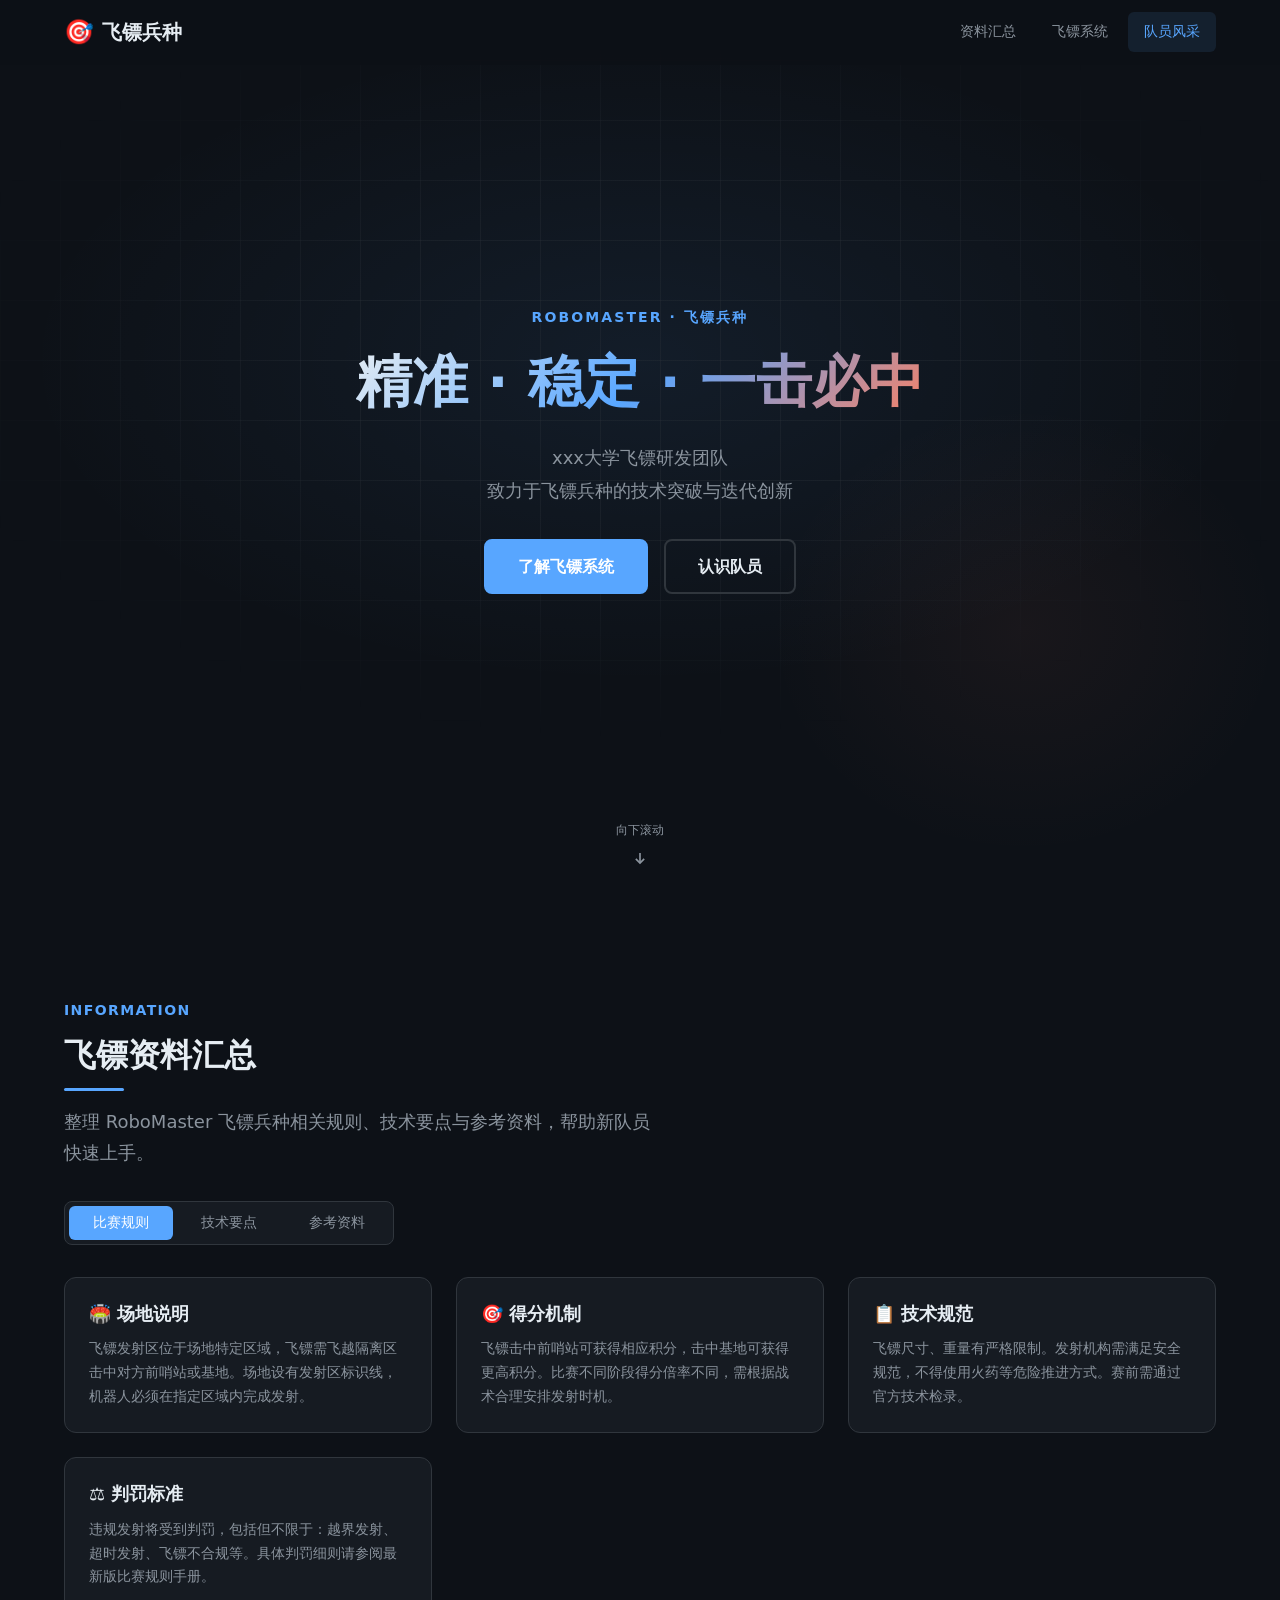
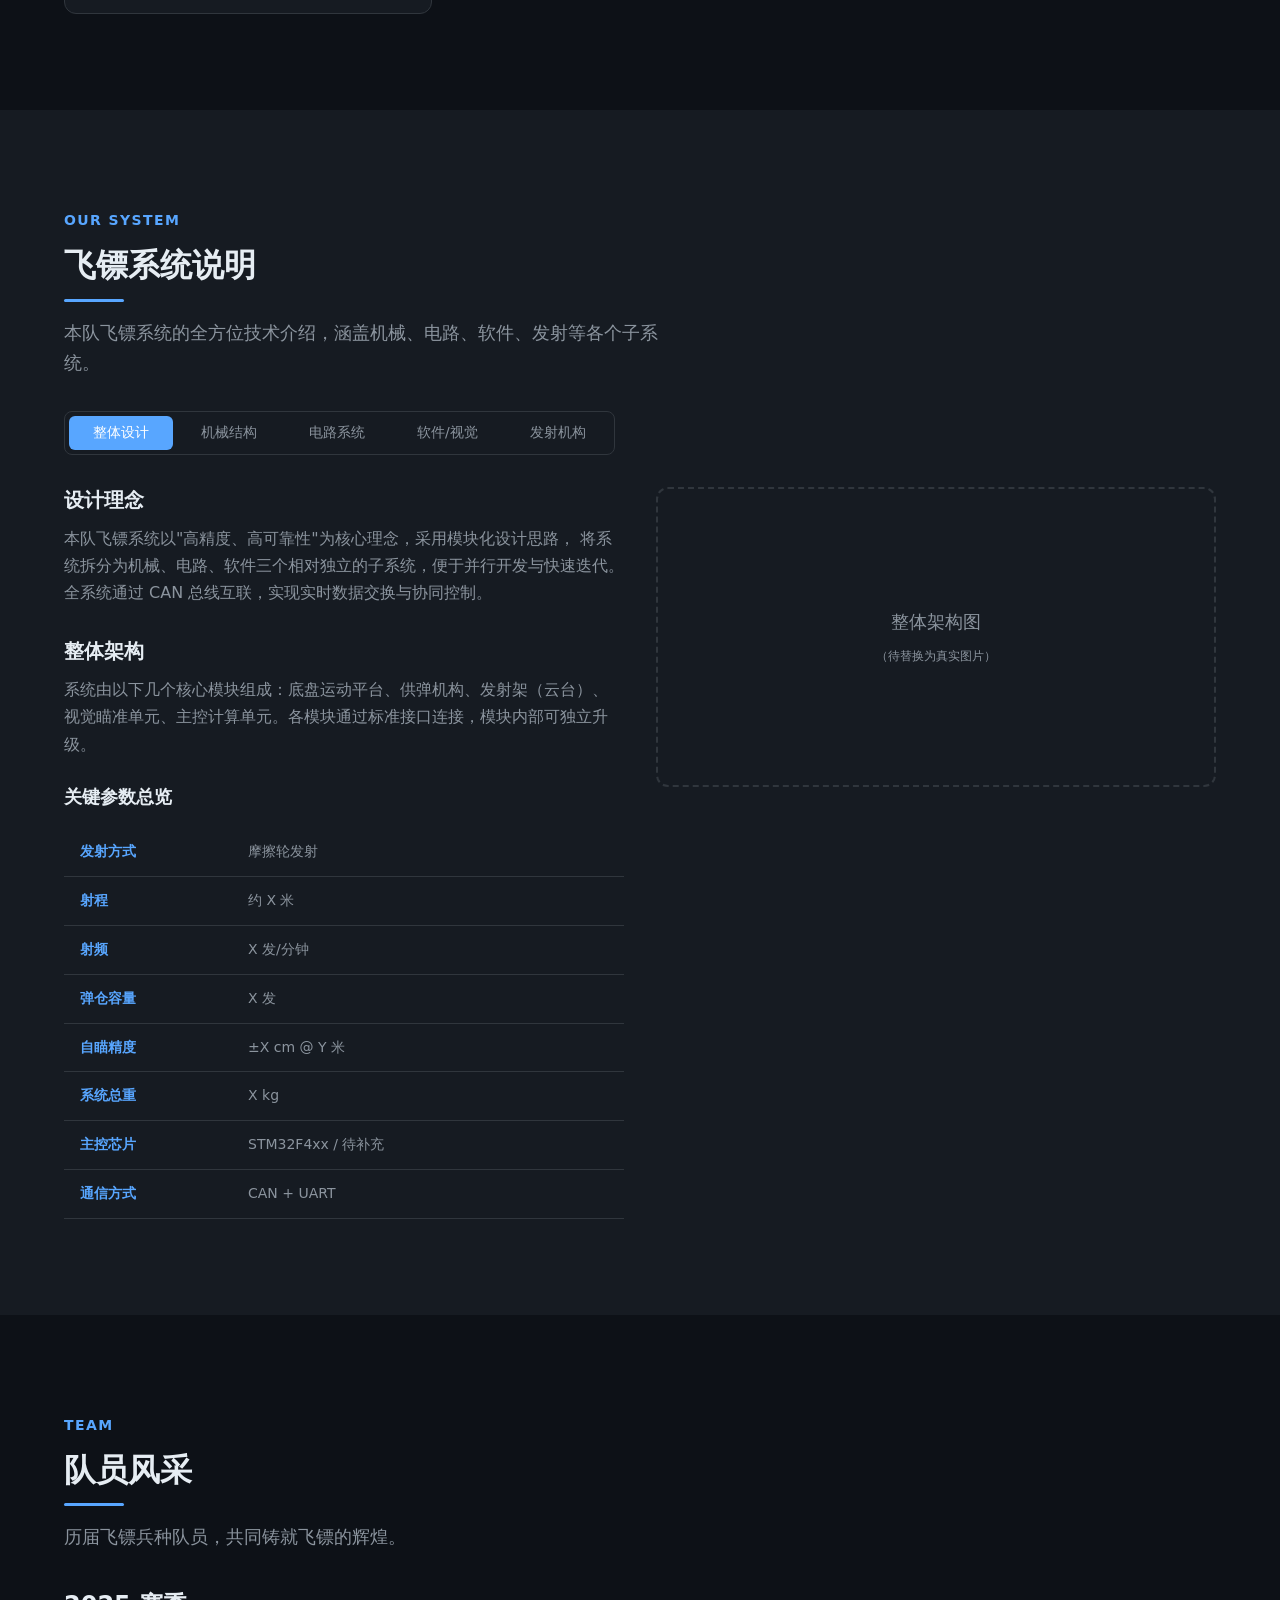
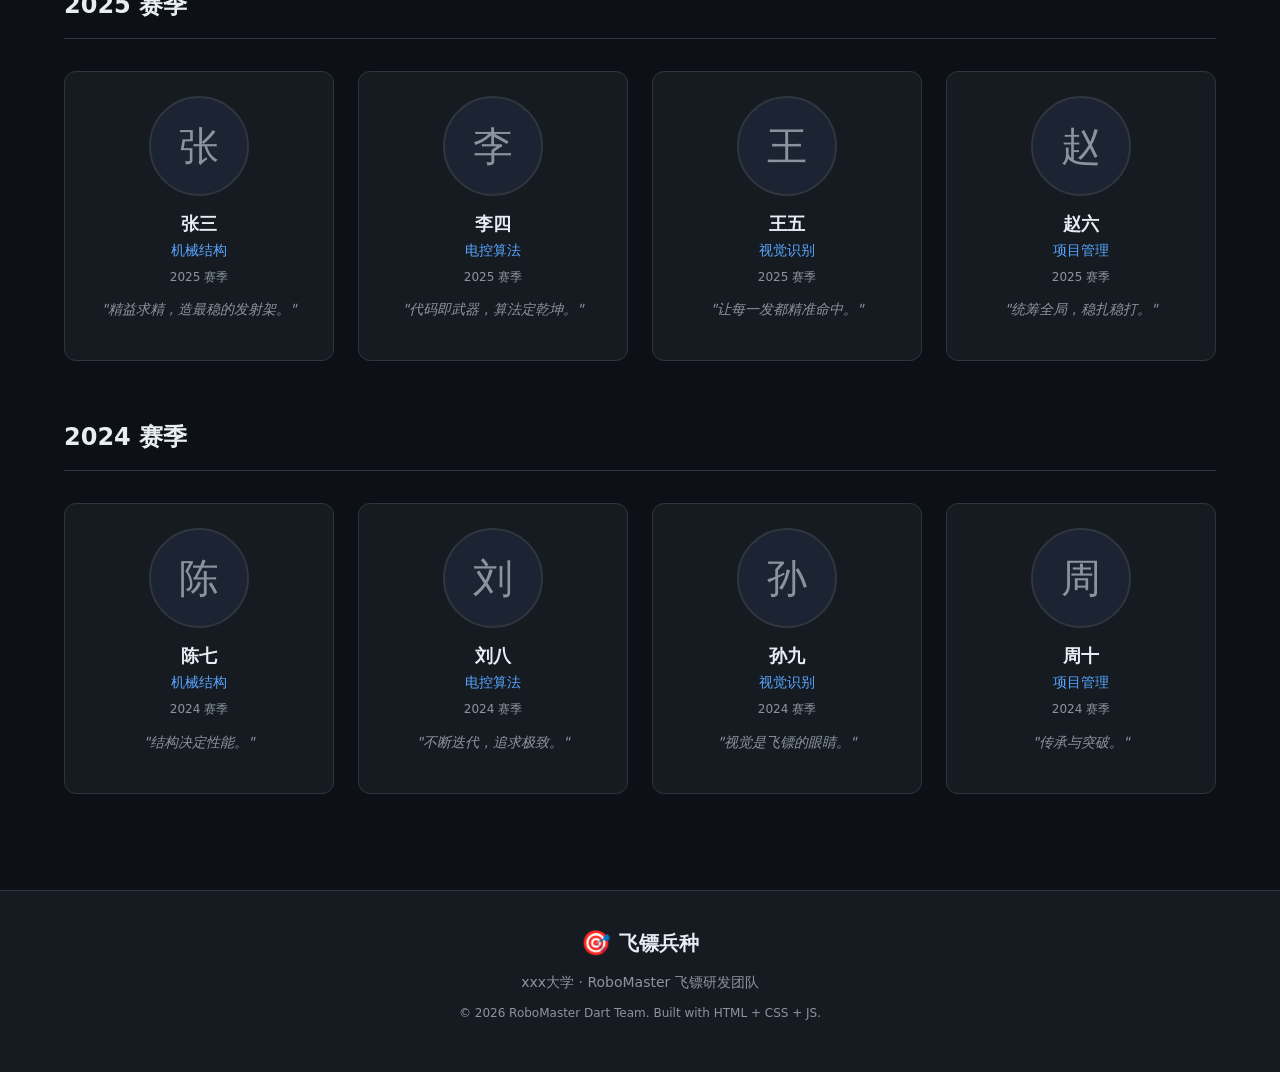
==== index.html @ c0f2f11f "初始版本：飞镖兵种团队页面" ====
<!DOCTYPE html>
<html lang="zh-CN">
<head>
  <meta charset="UTF-8">
  <meta name="viewport" content="width=device-width, initial-scale=1.0">
  <meta name="description" content="RoboMaster 飞镖兵种 — xxx大学飞镖研发团队">
  <title>飞镖兵种 — xxx大学 RoboMaster</title>

  <!-- CSS -->
  <link rel="stylesheet" href="css/variables.css">
  <link rel="stylesheet" href="css/style.css">
</head>
<body>

  <!-- 跳过导航（无障碍） -->
  <a href="#main-content" class="skip-link">跳到主内容</a>

  <!-- =========================================================
       Section 1: 导航栏
       ========================================================= -->
  <header class="nav" id="nav">
    <div class="nav__inner container">
      <a href="#" class="nav__logo">
        <span class="nav__logo-icon">🎯</span>
        <span class="nav__logo-text">飞镖兵种</span>
      </a>
      <button class="nav__hamburger" aria-label="菜单" aria-expanded="false" aria-controls="nav-menu">
        <span class="nav__hamburger-line"></span>
        <span class="nav__hamburger-line"></span>
        <span class="nav__hamburger-line"></span>
      </button>
      <nav class="nav__menu" id="nav-menu">
        <ul class="nav__list">
          <li><a href="#info" class="nav__link">资料汇总</a></li>
          <li><a href="#system" class="nav__link">飞镖系统</a></li>
          <li><a href="#members" class="nav__link">队员风采</a></li>
        </ul>
      </nav>
    </div>
  </header>

  <!-- =========================================================
       Main Content
       ========================================================= -->
  <main id="main-content">

    <!-- =========================================================
         Section 2: Hero 首屏
         ========================================================= -->
    <section class="hero" id="hero">
      <div class="hero__bg"></div>
      <div class="hero__content container">
        <p class="hero__tag reveal">RoboMaster · 飞镖兵种</p>
        <h1 class="hero__title reveal reveal-delay-1">精准 · 稳定 · 一击必中</h1>
        <p class="hero__subtitle reveal reveal-delay-2">
          xxx大学飞镖研发团队<br>
          致力于飞镖兵种的技术突破与迭代创新
        </p>
        <div class="hero__actions reveal reveal-delay-3">
          <a href="#system" class="btn btn--primary">了解飞镖系统</a>
          <a href="#members" class="btn btn--outline">认识队员</a>
        </div>
      </div>
      <div class="hero__scroll">
        <span>向下滚动</span>
        <svg width="20" height="20" viewBox="0 0 24 24" fill="none" stroke="currentColor" stroke-width="2">
          <path d="M7 13l5 5 5-5"/>
          <path d="M12 6v12"/>
        </svg>
      </div>
    </section>

    <!-- =========================================================
         Section 3: 飞镖资料汇总
         ========================================================= -->
    <section class="section" id="info">
      <div class="container">
        <p class="section__label reveal">Information</p>
        <h2 class="section__title reveal">飞镖资料汇总</h2>
        <p class="section__subtitle reveal">
          整理 RoboMaster 飞镖兵种相关规则、技术要点与参考资料，帮助新队员快速上手。
        </p>

        <!-- 标签页按钮 -->
        <div class="tabs reveal" role="tablist">
          <button class="tabs__btn tabs__btn--active" role="tab" data-tab="rules" aria-selected="true">
            比赛规则
          </button>
          <button class="tabs__btn" role="tab" data-tab="tech" aria-selected="false">
            技术要点
          </button>
          <button class="tabs__btn" role="tab" data-tab="refs" aria-selected="false">
            参考资料
          </button>
        </div>

        <!-- 标签页内容 -->
        <div class="tab-content reveal">
          <!-- 比赛规则 -->
          <div class="tab-pane tab-pane--active" id="tab-rules" role="tabpanel">
            <div class="card-grid">
              <div class="card">
                <h3 class="card__title">🏟️ 场地说明</h3>
                <!-- TODO: 替换为真实内容 -->
                <p>飞镖发射区位于场地特定区域，飞镖需飞越隔离区击中对方前哨站或基地。场地设有发射区标识线，机器人必须在指定区域内完成发射。</p>
              </div>
              <div class="card">
                <h3 class="card__title">🎯 得分机制</h3>
                <!-- TODO: 替换为真实内容 -->
                <p>飞镖击中前哨站可获得相应积分，击中基地可获得更高积分。比赛不同阶段得分倍率不同，需根据战术合理安排发射时机。</p>
              </div>
              <div class="card">
                <h3 class="card__title">📋 技术规范</h3>
                <!-- TODO: 替换为真实内容 -->
                <p>飞镖尺寸、重量有严格限制。发射机构需满足安全规范，不得使用火药等危险推进方式。赛前需通过官方技术检录。</p>
              </div>
              <div class="card">
                <h3 class="card__title">⚖️ 判罚标准</h3>
                <!-- TODO: 替换为真实内容 -->
                <p>违规发射将受到判罚，包括但不限于：越界发射、超时发射、飞镖不合规等。具体判罚细则请参阅最新版比赛规则手册。</p>
              </div>
            </div>
          </div>

          <!-- 技术要点 -->
          <div class="tab-pane" id="tab-tech" role="tabpanel">
            <div class="card-grid">
              <div class="card">
                <h3 class="card__title">🚀 发射方式对比</h3>
                <!-- TODO: 替换为真实内容 -->
                <p>常见发射方式包括摩擦轮发射和气动发射。摩擦轮结构简单、响应快但精度受转速影响；气动发射力量大、初速高但需气源支持，系统相对复杂。</p>
              </div>
              <div class="card">
                <h3 class="card__title">📐 弹道计算</h3>
                <!-- TODO: 替换为真实内容 -->
                <p>飞镖飞行轨迹受重力、空气阻力影响，需建立弹道模型进行落点预测。常用方法包括物理建模+参数拟合，以及基于实测数据的查表法。</p>
              </div>
              <div class="card">
                <h3 class="card__title">👁️ 目标识别</h3>
                <!-- TODO: 替换为真实内容 -->
                <p>视觉系统需识别前哨站装甲板位置，解算目标在三维空间中的坐标。常见方案包括 OpenCV 传统视觉处理 + PnP 解算，以及深度学习目标检测。</p>
              </div>
              <div class="card">
                <h3 class="card__title">🔧 供弹机构</h3>
                <!-- TODO: 替换为真实内容 -->
                <p>供弹机构需保证飞镖的稳定供给与快速装填。常见方案有转盘式、弹链式和拨轮式，各有优劣，需根据整体结构空间和射速需求选择。</p>
              </div>
            </div>
          </div>

          <!-- 参考资料 -->
          <div class="tab-pane" id="tab-refs" role="tabpanel">
            <div class="card-grid">
              <div class="card">
                <h3 class="card__title">📖 官方规则手册</h3>
                <!-- TODO: 替换为真实链接 -->
                <p>RoboMaster 官方每年发布最新版比赛规则手册，包含完整的技术规范、判罚标准和比赛流程。</p>
                <a href="#" class="card__link" target="_blank" rel="noopener">查看官方文档 →</a>
              </div>
              <div class="card">
                <h3 class="card__title">💬 技术论坛</h3>
                <!-- TODO: 替换为真实链接 -->
                <p>RoboMaster 官方论坛是各参赛队交流技术的主要平台，飞镖板块有大量开源方案和讨论。</p>
                <a href="#" class="card__link" target="_blank" rel="noopener">访问论坛 →</a>
              </div>
              <div class="card">
                <h3 class="card__title">📚 开源项目</h3>
                <!-- TODO: 替换为真实链接 -->
                <p>各高校开源飞镖方案汇总，涵盖机械设计、电路原理图、视觉算法等，是学习和借鉴的宝贵资源。</p>
                <a href="#" class="card__link" target="_blank" rel="noopener">查看开源仓库 →</a>
              </div>
              <div class="card">
                <h3 class="card__title">🎓 学术论文</h3>
                <!-- TODO: 替换为真实链接 -->
                <p>飞镖相关技术领域（弹道、自瞄、机构设计等）的学术论文与专利，提供理论基础和创新思路。</p>
                <a href="#" class="card__link" target="_blank" rel="noopener">搜索论文 →</a>
              </div>
            </div>
          </div>
        </div>
      </div>
    </section>

    <!-- =========================================================
         Section 4: 飞镖系统说明
         ========================================================= -->
    <section class="section section--alt" id="system">
      <div class="container">
        <p class="section__label reveal">Our System</p>
        <h2 class="section__title reveal">飞镖系统说明</h2>
        <p class="section__subtitle reveal">
          本队飞镖系统的全方位技术介绍，涵盖机械、电路、软件、发射等各个子系统。
        </p>

        <!-- 标签页按钮 -->
        <div class="tabs reveal" role="tablist">
          <button class="tabs__btn tabs__btn--active" role="tab" data-tab="overview" aria-selected="true">
            整体设计
          </button>
          <button class="tabs__btn" role="tab" data-tab="mechanical" aria-selected="false">
            机械结构
          </button>
          <button class="tabs__btn" role="tab" data-tab="electrical" aria-selected="false">
            电路系统
          </button>
          <button class="tabs__btn" role="tab" data-tab="software" aria-selected="false">
            软件/视觉
          </button>
          <button class="tabs__btn" role="tab" data-tab="launcher" aria-selected="false">
            发射机构
          </button>
        </div>

        <!-- 标签页内容 -->
        <div class="tab-content reveal">
          <!-- 整体设计 -->
          <div class="tab-pane tab-pane--active" id="tab-overview" role="tabpanel">
            <div class="system-layout">
              <div class="system-text">
                <h3>设计理念</h3>
                <!-- TODO: 替换为真实内容 -->
                <p>
                  本队飞镖系统以"高精度、高可靠性"为核心理念，采用模块化设计思路，
                  将系统拆分为机械、电路、软件三个相对独立的子系统，便于并行开发与快速迭代。
                  全系统通过 CAN 总线互联，实现实时数据交换与协同控制。
                </p>
                <h3>整体架构</h3>
                <!-- TODO: 替换为真实内容 -->
                <p>
                  系统由以下几个核心模块组成：底盘运动平台、供弹机构、发射架（云台）、
                  视觉瞄准单元、主控计算单元。各模块通过标准接口连接，模块内部可独立升级。
                </p>
                <!-- TODO: 替换为真实参数 -->
                <table class="param-table">
                  <caption>关键参数总览</caption>
                  <tbody>
                    <tr><th>发射方式</th><td>摩擦轮发射</td></tr>
                    <tr><th>射程</th><td>约 X 米</td></tr>
                    <tr><th>射频</th><td>X 发/分钟</td></tr>
                    <tr><th>弹仓容量</th><td>X 发</td></tr>
                    <tr><th>自瞄精度</th><td>±X cm @ Y 米</td></tr>
                    <tr><th>系统总重</th><td>X kg</td></tr>
                    <tr><th>主控芯片</th><td>STM32F4xx / 待补充</td></tr>
                    <tr><th>通信方式</th><td>CAN + UART</td></tr>
                  </tbody>
                </table>
              </div>
              <div class="system-image">
                <!-- TODO: 替换为整体架构图 -->
                <div class="image-placeholder">
                  <span>整体架构图</span>
                  <span class="image-placeholder__hint">（待替换为真实图片）</span>
                </div>
              </div>
            </div>
          </div>

          <!-- 机械结构 -->
          <div class="tab-pane" id="tab-mechanical" role="tabpanel">
            <div class="system-layout">
              <div class="system-text">
                <h3>底盘设计</h3>
                <!-- TODO: 替换为真实内容 -->
                <p>
                  底盘采用XX结构，使用麦克纳姆轮全向移动方案，确保飞镖发射时平台的稳定性。
                  底盘框架使用碳纤维/铝合金材料，兼顾强度与轻量化。
                </p>
                <h3>云台与发射架</h3>
                <!-- TODO: 替换为真实内容 -->
                <p>
                  云台提供俯仰（Pitch）和偏航（Yaw）两个自由度，由无刷电机/舵机驱动。
                  发射架与云台刚性连接，保证发射方向与瞄准方向一致。
                </p>
                <h3>供弹机构</h3>
                <!-- TODO: 替换为真实内容 -->
                <p>
                  供弹机构采用转盘式/弹链式设计，由独立电机驱动拨弹轮，
                  保证每次只有一发飞镖进入发射位，防止卡弹与连发。
                </p>
              </div>
              <div class="system-image">
                <!-- TODO: 替换为机械结构图 -->
                <div class="image-placeholder">
                  <span>机械结构图</span>
                  <span class="image-placeholder__hint">（待替换为真实图片）</span>
                </div>
              </div>
            </div>
          </div>

          <!-- 电路系统 -->
          <div class="tab-pane" id="tab-electrical" role="tabpanel">
            <div class="system-layout">
              <div class="system-text">
                <h3>主控板</h3>
                <!-- TODO: 替换为真实内容 -->
                <p>
                  主控采用 STM32F4 系列 MCU，负责传感器数据融合、运动控制、
                  发射逻辑和与上位机的通信。主频 X MHz，具备丰富的外设接口。
                </p>
                <h3>驱动板</h3>
                <!-- TODO: 替换为真实内容 -->
                <p>
                  底盘电机由 CAN 总线驱动器控制，云台电机由专用伺服驱动器控制。
                  发射机构摩擦轮由独立 PWM 驱动，可通过调节占空比改变轮速。
                </p>
                <h3>传感器</h3>
                <!-- TODO: 替换为真实内容 -->
                <p>
                  配备 IMU（陀螺仪+加速度计）用于姿态感知，编码器用于轮速反馈，
                  激光测距/红外传感器用于目标距离辅助测量。
                </p>
                <h3>供电方案</h3>
                <!-- TODO: 替换为真实内容 -->
                <p>
                  使用 24V 航模电池供电，通过 DC-DC 降压模块输出不同电压
                  （12V/5V/3.3V）供给各子系统。关键回路设有独立保险丝。
                </p>
              </div>
              <div class="system-image">
                <!-- TODO: 替换为电路图 -->
                <div class="image-placeholder">
                  <span>电路系统图</span>
                  <span class="image-placeholder__hint">（待替换为真实图片）</span>
                </div>
              </div>
            </div>
          </div>

          <!-- 软件/视觉 -->
          <div class="tab-pane" id="tab-software" role="tabpanel">
            <div class="system-layout">
              <div class="system-text">
                <h3>自瞄算法</h3>
                <!-- TODO: 替换为真实内容 -->
                <p>
                  视觉模块使用 USB 工业相机采集图像，通过 OpenCV 进行图像预处理、
                  目标检测与装甲板识别。结合 PnP 算法解算目标在相机坐标系中的三维位置。
                </p>
                <h3>弹道解算</h3>
                <!-- TODO: 替换为真实内容 -->
                <p>
                  根据目标位置、飞镖初速、重力加速度等参数，通过弹道模型计算发射角度。
                  考虑空气阻力的影响，使用迭代法或查表法快速求解。
                </p>
                <h3>通信协议</h3>
                <!-- TODO: 替换为真实内容 -->
                <p>
                  上下位机之间通过串口进行高速数据交换，使用自定义协议，
                  包含目标坐标、系统状态、发射指令等关键信息。带有 CRC 校验确保数据完整。
                </p>
                <h3>调试工具</h3>
                <!-- TODO: 替换为真实内容 -->
                <p>
                  开发了配套的上位机调试软件，可实时显示视觉画面、目标位置、
                  弹道轨迹预览、系统日志等，方便现场调试与参数优化。
                </p>
              </div>
              <div class="system-image">
                <!-- TODO: 替换为软件架构图 -->
                <div class="image-placeholder">
                  <span>软件架构图</span>
                  <span class="image-placeholder__hint">（待替换为真实图片）</span>
                </div>
              </div>
            </div>
          </div>

          <!-- 发射机构 -->
          <div class="tab-pane" id="tab-launcher" role="tabpanel">
            <div class="system-layout">
              <div class="system-text">
                <h3>发射方式</h3>
                <!-- TODO: 替换为真实内容 -->
                <p>
                  采用摩擦轮发射方案，两个高速旋转的摩擦轮夹持飞镖，
                  通过摩擦力将飞镖加速射出。摩擦轮转速可调，以控制飞镖初速。
                </p>
                <h3>摩擦轮系统</h3>
                <!-- TODO: 替换为真实内容 -->
                <p>
                  摩擦轮材质选用高摩擦系数材料，确保与飞镖之间有足够的摩擦力。
                  轮间距可微调，以适应不同飞镖直径。电机选用高转速无刷电机，
                  通过 PID 控制器实现精确转速闭环控制。
                </p>
                <h3>拨弹机构</h3>
                <!-- TODO: 替换为真实内容 -->
                <p>
                  拨弹机构由拨轮+舵机/电机组成，每触发一次拨入一发飞镖。
                  拨弹节奏由主控精确控制，与摩擦轮转速协同，保证每次发射的初速一致性。
                </p>
                <h3>射频控制</h3>
                <!-- TODO: 替换为真实内容 -->
                <p>
                  发射频率由比赛策略决定，系统支持单发和连发模式。
                  连发模式下通过定时器精确控制发射间隔，最高可达 X 发/分钟。
                </p>
              </div>
              <div class="system-image">
                <!-- TODO: 替换为发射机构图 -->
                <div class="image-placeholder">
                  <span>发射机构图</span>
                  <span class="image-placeholder__hint">（待替换为真实图片）</span>
                </div>
              </div>
            </div>
          </div>
        </div>
      </div>
    </section>

    <!-- =========================================================
         Section 5: 队员风采（照片墙）
         ========================================================= -->
    <section class="section" id="members">
      <div class="container">
        <p class="section__label reveal">Team</p>
        <h2 class="section__title reveal">队员风采</h2>
        <p class="section__subtitle reveal">
          历届飞镖兵种队员，共同铸就飞镖的辉煌。
        </p>

        <!-- 队员照片墙由 JS 动态生成 -->
        <div id="members-grid" class="members-grid"></div>
      </div>
    </section>

    <!-- =========================================================
         Section 6: 页脚
         ========================================================= -->
    <footer class="footer">
      <div class="container footer__inner">
        <div class="footer__brand">
          <span class="footer__icon">🎯</span>
          <span>飞镖兵种</span>
        </div>
        <p class="footer__info">
          xxx大学 · RoboMaster 飞镖研发团队
        </p>
        <p class="footer__copy">
          &copy; 2026 RoboMaster Dart Team. Built with HTML + CSS + JS.
        </p>
      </div>
    </footer>
  </main>

  <!-- 灯箱（照片墙弹出层） -->
  <div class="lightbox" id="lightbox" aria-hidden="true">
    <div class="lightbox__overlay"></div>
    <div class="lightbox__content">
      <button class="lightbox__close" aria-label="关闭">✕</button>
      <button class="lightbox__prev" aria-label="上一张">‹</button>
      <button class="lightbox__next" aria-label="下一张">›</button>
      <div class="lightbox__image-wrapper">
        <img src="" alt="" class="lightbox__image" id="lightbox-img">
      </div>
      <div class="lightbox__info" id="lightbox-info"></div>
    </div>
  </div>

  <!-- JavaScript -->
  <script src="js/gallery.js" defer></script>
  <script src="js/nav.js" defer></script>
  <script src="js/main.js" defer></script>
</body>
</html>
---- css/variables.css ----
/* ============================================================
   CSS Custom Properties — RoboMaster 飞镖兵种
   设计 Token：配色、字体、间距、圆角、阴影
   ============================================================ */

:root {
  /* ── 配色：深色科技风 ── */
  --color-bg:          #0D1117;
  --color-surface:     #161B22;
  --color-surface-alt: #1C2333;
  --color-text:        #E6EDF3;
  --color-text-muted:  #8B949E;
  --color-primary:     #58A6FF;
  --color-primary-hover: #79B8FF;
  --color-accent:      #F78166;
  --color-success:     #3FB950;
  --color-warning:     #D29922;
  --color-border:      #30363D;

  /* ── 字体 ── */
  --font-sans: 'PingFang SC', 'Microsoft YaHei', 'Noto Sans SC',
               system-ui, -apple-system, 'Segoe UI', sans-serif;
  --font-mono: 'Cascadia Code', 'Fira Code', 'JetBrains Mono',
               Consolas, 'Courier New', monospace;

  /* ── 字号（16px 基准） ── */
  --text-xs:   0.75rem;    /* 12px */
  --text-sm:   0.875rem;   /* 14px */
  --text-base: 1rem;       /* 16px */
  --text-lg:   1.125rem;   /* 18px */
  --text-xl:   1.25rem;    /* 20px */
  --text-2xl:  1.5rem;     /* 24px */
  --text-3xl:  2rem;       /* 32px */
  --text-4xl:  2.5rem;     /* 40px */
  --text-5xl:  3.5rem;     /* 56px */

  /* ── 间距（4px 单位） ── */
  --space-1:  0.25rem;   /*   4px */
  --space-2:  0.5rem;    /*   8px */
  --space-3:  0.75rem;   /*  12px */
  --space-4:  1rem;      /*  16px */
  --space-6:  1.5rem;    /*  24px */
  --space-8:  2rem;      /*  32px */
  --space-12: 3rem;      /*  48px */
  --space-16: 4rem;      /*  64px */
  --space-20: 5rem;      /*  80px */
  --space-24: 6rem;      /*  96px */

  /* ── 圆角 ── */
  --radius-sm:   0.375rem;   /* 6px */
  --radius-md:   0.5rem;     /* 8px */
  --radius-lg:   0.75rem;    /* 12px */
  --radius-xl:   1rem;       /* 16px */
  --radius-full: 9999px;

  /* ── 阴影 ── */
  --shadow-sm: 0 1px 2px rgba(0, 0, 0, 0.3);
  --shadow-md: 0 4px 6px -1px rgba(0, 0, 0, 0.4),
               0 2px 4px -2px rgba(0, 0, 0, 0.3);
  --shadow-lg: 0 10px 15px -3px rgba(0, 0, 0, 0.5),
               0 4px 6px -4px rgba(0, 0, 0, 0.3);
  --shadow-glow: 0 0 20px rgba(88, 166, 255, 0.15);

  /* ── 过渡 ── */
  --transition-fast: 150ms ease;
  --transition-base: 250ms ease;
  --transition-slow: 400ms ease;

  /* ── 容器宽度 ── */
  --container-max: 1200px;
  --content-max: 800px;
}

/* ── 减少动画偏好 ── */
@media (prefers-reduced-motion: reduce) {
  :root {
    --transition-fast: 0ms;
    --transition-base: 0ms;
    --transition-slow: 0ms;
  }
}
---- css/style.css ----
/* ============================================================
   style.css — RoboMaster 飞镖兵种
   所有布局 + 组件样式
   组织结构：Reset → Base → Typography → Layout → Components
   ============================================================ */

/* ============================================================
   1. Reset
   ============================================================ */
*,
*::before,
*::after {
  box-sizing: border-box;
  margin: 0;
  padding: 0;
}

/* ============================================================
   2. Base
   ============================================================ */
html {
  scroll-behavior: smooth;
  scroll-padding-top: 70px;   /* 留出固定导航的高度 */
}

body {
  font-family: var(--font-sans);
  font-size: var(--text-base);
  line-height: 1.7;
  color: var(--color-text);
  background-color: var(--color-bg);
  -webkit-font-smoothing: antialiased;
  -moz-osx-font-smoothing: grayscale;
  overflow-x: hidden;
}

/* 跳过导航链接（无障碍） */
.skip-link {
  position: absolute;
  top: -100%;
  left: var(--space-4);
  padding: var(--space-2) var(--space-4);
  background: var(--color-primary);
  color: #fff;
  border-radius: var(--radius-sm);
  z-index: 1000;
  text-decoration: none;
  font-weight: 600;
}
.skip-link:focus {
  top: var(--space-2);
}

/* 选中文字颜色 */
::selection {
  background: var(--color-primary);
  color: #fff;
}

/* 滚动条 */
::-webkit-scrollbar {
  width: 8px;
}
::-webkit-scrollbar-track {
  background: var(--color-bg);
}
::-webkit-scrollbar-thumb {
  background: var(--color-border);
  border-radius: var(--radius-full);
}
::-webkit-scrollbar-thumb:hover {
  background: var(--color-text-muted);
}

/* ============================================================
   3. Typography
   ============================================================ */
h1, h2, h3, h4, h5, h6 {
  line-height: 1.3;
  font-weight: 700;
  color: var(--color-text);
}

h1 { font-size: var(--text-5xl); }
h2 { font-size: var(--text-3xl); }
h3 { font-size: var(--text-2xl); }
h4 { font-size: var(--text-xl); }

p {
  margin-bottom: var(--space-4);
  color: var(--color-text-muted);
}

a {
  color: var(--color-primary);
  text-decoration: none;
  transition: color var(--transition-fast);
}
a:hover {
  color: var(--color-primary-hover);
}

ul, ol {
  list-style: none;
}

img {
  max-width: 100%;
  height: auto;
  display: block;
}

code {
  font-family: var(--font-mono);
  font-size: 0.9em;
  padding: 0.15em 0.4em;
  background: var(--color-surface-alt);
  border-radius: var(--radius-sm);
  color: var(--color-accent);
}

pre {
  font-family: var(--font-mono);
  background: var(--color-surface-alt);
  border: 1px solid var(--color-border);
  border-radius: var(--radius-md);
  padding: var(--space-4);
  overflow-x: auto;
  margin-bottom: var(--space-4);
}

blockquote {
  border-left: 3px solid var(--color-primary);
  padding-left: var(--space-4);
  margin-bottom: var(--space-4);
  color: var(--color-text-muted);
  font-style: italic;
}

hr {
  border: none;
  border-top: 1px solid var(--color-border);
  margin: var(--space-8) 0;
}

/* ============================================================
   4. Layout
   ============================================================ */
.container {
  max-width: var(--container-max);
  margin-inline: auto;
  padding-inline: var(--space-6);
}

.section {
  padding-block: var(--space-24);
}

.section__label {
  display: inline-block;
  font-size: var(--text-sm);
  font-weight: 600;
  color: var(--color-primary);
  text-transform: uppercase;
  letter-spacing: 0.1em;
  margin-bottom: var(--space-3);
}

.section__title {
  font-size: var(--text-3xl);
  margin-bottom: var(--space-4);
  position: relative;
}

/* 标题下方的装饰线 */
.section__title::after {
  content: '';
  display: block;
  width: 60px;
  height: 3px;
  background: var(--color-primary);
  margin-top: var(--space-3);
  border-radius: var(--radius-full);
}

.section__subtitle {
  font-size: var(--text-lg);
  color: var(--color-text-muted);
  margin-bottom: var(--space-8);
  max-width: 600px;
}

/* 内容容器（居中窄列） */
.content-prose {
  max-width: var(--content-max);
}

/* ============================================================
   5. Utility Classes
   ============================================================ */
.text-accent  { color: var(--color-accent); }
.text-primary { color: var(--color-primary); }
.text-muted   { color: var(--color-text-muted); }
.text-success { color: var(--color-success); }

.mt-4 { margin-top: var(--space-4); }
.mt-8 { margin-top: var(--space-8); }
.mb-4 { margin-bottom: var(--space-4); }
.mb-8 { margin-bottom: var(--space-8); }

/* 隐藏但可被屏幕阅读器访问 */
.sr-only {
  position: absolute;
  width: 1px;
  height: 1px;
  padding: 0;
  margin: -1px;
  overflow: hidden;
  clip: rect(0, 0, 0, 0);
  white-space: nowrap;
  border: 0;
}

/* ============================================================
   6. 入场动画基础类（配合 JS IntersectionObserver）
   ============================================================ */
.reveal {
  opacity: 0;
  transform: translateY(30px);
  transition: opacity 0.6s ease, transform 0.6s ease;
}
.reveal.revealed {
  opacity: 1;
  transform: translateY(0);
}

/* 错开延迟 */
.reveal-delay-1 { transition-delay: 0.1s; }
.reveal-delay-2 { transition-delay: 0.2s; }
.reveal-delay-3 { transition-delay: 0.3s; }

/* ============================================================
   7. Navigation
   ============================================================ */
.nav {
  position: fixed;
  top: 0;
  left: 0;
  right: 0;
  z-index: 100;
  background: rgba(13, 17, 23, 0.85);
  backdrop-filter: blur(12px);
  -webkit-backdrop-filter: blur(12px);
  border-bottom: 1px solid transparent;
  transition: border-color var(--transition-base),
              box-shadow var(--transition-base);
}
.nav--scrolled {
  border-bottom-color: var(--color-border);
  box-shadow: var(--shadow-md);
}

.nav__inner {
  display: flex;
  align-items: center;
  justify-content: space-between;
  height: 64px;
}

.nav__logo {
  display: flex;
  align-items: center;
  gap: var(--space-2);
  font-size: var(--text-xl);
  font-weight: 800;
  color: var(--color-text);
  text-decoration: none;
  z-index: 101;
}
.nav__logo-icon {
  font-size: var(--text-2xl);
}
.nav__logo:hover {
  color: var(--color-text);
}

/* 桌面导航 */
.nav__list {
  display: flex;
  gap: var(--space-1);
}

.nav__link {
  display: block;
  padding: var(--space-2) var(--space-4);
  color: var(--color-text-muted);
  font-size: var(--text-sm);
  font-weight: 500;
  border-radius: var(--radius-sm);
  transition: color var(--transition-fast),
              background var(--transition-fast);
}
.nav__link:hover,
.nav__link--active {
  color: var(--color-primary);
}
.nav__link--active {
  background: rgba(88, 166, 255, 0.1);
}

/* 汉堡菜单按钮 */
.nav__hamburger {
  display: none;
  flex-direction: column;
  gap: 5px;
  background: none;
  border: none;
  cursor: pointer;
  padding: var(--space-2);
  z-index: 101;
}
.nav__hamburger-line {
  display: block;
  width: 24px;
  height: 2px;
  background: var(--color-text);
  border-radius: 2px;
  transition: transform var(--transition-base),
              opacity var(--transition-base);
}

/* 汉堡菜单激活态 */
.nav__hamburger--active .nav__hamburger-line:nth-child(1) {
  transform: translateY(7px) rotate(45deg);
}
.nav__hamburger--active .nav__hamburger-line:nth-child(2) {
  opacity: 0;
}
.nav__hamburger--active .nav__hamburger-line:nth-child(3) {
  transform: translateY(-7px) rotate(-45deg);
}

/* ============================================================
   8. Hero
   ============================================================ */
.hero {
  position: relative;
  min-height: 100vh;
  display: flex;
  flex-direction: column;
  align-items: center;
  justify-content: center;
  text-align: center;
  overflow: hidden;
  padding-block: var(--space-24);
}

/* 科技感背景 */
.hero__bg {
  position: absolute;
  inset: 0;
  background:
    radial-gradient(ellipse 80% 60% at 50% 40%, rgba(88, 166, 255, 0.08) 0%, transparent 60%),
    radial-gradient(ellipse 40% 50% at 80% 70%, rgba(247, 129, 102, 0.05) 0%, transparent 50%);
  z-index: 0;
}
.hero__bg::before {
  content: '';
  position: absolute;
  inset: 0;
  background-image:
    linear-gradient(rgba(48, 54, 61, 0.3) 1px, transparent 1px),
    linear-gradient(90deg, rgba(48, 54, 61, 0.3) 1px, transparent 1px);
  background-size: 60px 60px;
  mask-image: radial-gradient(ellipse 80% 60% at 50% 40%, black 30%, transparent 70%);
  -webkit-mask-image: radial-gradient(ellipse 80% 60% at 50% 40%, black 30%, transparent 70%);
}

.hero__content {
  position: relative;
  z-index: 1;
}

.hero__tag {
  font-size: var(--text-sm);
  font-weight: 600;
  color: var(--color-primary);
  letter-spacing: 0.15em;
  text-transform: uppercase;
  margin-bottom: var(--space-4);
}

.hero__title {
  font-size: clamp(2rem, 6vw, 4rem);
  font-weight: 800;
  margin-bottom: var(--space-6);
  background: linear-gradient(135deg, var(--color-text) 0%, var(--color-primary) 50%, var(--color-accent) 100%);
  background-clip: text;
  -webkit-background-clip: text;
  -webkit-text-fill-color: transparent;
}

.hero__subtitle {
  font-size: var(--text-lg);
  color: var(--color-text-muted);
  margin-bottom: var(--space-8);
  line-height: 1.8;
}

.hero__actions {
  display: flex;
  gap: var(--space-4);
  justify-content: center;
  flex-wrap: wrap;
}

/* 按钮 */
.btn {
  display: inline-flex;
  align-items: center;
  padding: var(--space-3) var(--space-8);
  border-radius: var(--radius-md);
  font-size: var(--text-base);
  font-weight: 600;
  cursor: pointer;
  transition: all var(--transition-fast);
  border: 2px solid transparent;
  text-decoration: none;
}
.btn--primary {
  background: var(--color-primary);
  color: #fff;
  border-color: var(--color-primary);
}
.btn--primary:hover {
  background: var(--color-primary-hover);
  border-color: var(--color-primary-hover);
  color: #fff;
}
.btn--outline {
  background: transparent;
  color: var(--color-text);
  border-color: var(--color-border);
}
.btn--outline:hover {
  border-color: var(--color-primary);
  color: var(--color-primary);
}

/* 滚动提示 */
.hero__scroll {
  position: absolute;
  bottom: var(--space-8);
  left: 50%;
  transform: translateX(-50%);
  display: flex;
  flex-direction: column;
  align-items: center;
  gap: var(--space-2);
  color: var(--color-text-muted);
  font-size: var(--text-xs);
  z-index: 1;
  animation: bounce 2s infinite;
}
@keyframes bounce {
  0%, 100% { transform: translateX(-50%) translateY(0); }
  50% { transform: translateX(-50%) translateY(8px); }
}

/* ============================================================
   9. Tabs（标签页组件）
   ============================================================ */
.tabs {
  display: flex;
  gap: var(--space-1);
  flex-wrap: wrap;
  padding: var(--space-1);
  background: var(--color-surface);
  border-radius: var(--radius-md);
  border: 1px solid var(--color-border);
  margin-bottom: var(--space-8);
  /* 内嵌到 section 中时限制宽度 */
  max-width: fit-content;
}

.tabs__btn {
  padding: var(--space-2) var(--space-6);
  border: none;
  background: transparent;
  color: var(--color-text-muted);
  font-size: var(--text-sm);
  font-weight: 500;
  cursor: pointer;
  border-radius: var(--radius-sm);
  transition: all var(--transition-fast);
  font-family: var(--font-sans);
  white-space: nowrap;
}
.tabs__btn:hover {
  color: var(--color-text);
}
.tabs__btn--active {
  background: var(--color-primary);
  color: #fff;
}
.tabs__btn--active:hover {
  color: #fff;
}

/* 标签页内容 */
.tab-pane {
  display: none;
}
.tab-pane--active {
  display: block;
}

/* ============================================================
   10. Card Grid（卡片网格）
   ============================================================ */
.card-grid {
  display: grid;
  grid-template-columns: repeat(auto-fill, minmax(280px, 1fr));
  gap: var(--space-6);
}

.card {
  background: var(--color-surface);
  border: 1px solid var(--color-border);
  border-radius: var(--radius-lg);
  padding: var(--space-6);
  transition: border-color var(--transition-base),
              box-shadow var(--transition-base),
              transform var(--transition-base);
}
.card:hover {
  border-color: var(--color-primary);
  box-shadow: var(--shadow-glow);
  transform: translateY(-2px);
}

.card__title {
  font-size: var(--text-lg);
  margin-bottom: var(--space-3);
  color: var(--color-text);
}

.card p {
  font-size: var(--text-sm);
  color: var(--color-text-muted);
  margin-bottom: 0;
}

.card__link {
  display: inline-block;
  margin-top: var(--space-4);
  font-size: var(--text-sm);
  font-weight: 600;
  color: var(--color-primary);
}
.card__link:hover {
  text-decoration: underline;
}

/* ============================================================
   11. System Layout（系统说明布局）
   ============================================================ */
.system-layout {
  display: grid;
  grid-template-columns: 1fr 1fr;
  gap: var(--space-8);
  align-items: start;
}

.system-text h3 {
  font-size: var(--text-xl);
  margin-bottom: var(--space-3);
  color: var(--color-text);
  margin-top: var(--space-8);
}
.system-text h3:first-child {
  margin-top: 0;
}

.system-text p {
  color: var(--color-text-muted);
  margin-bottom: var(--space-4);
}

/* 参数表格 */
.param-table {
  width: 100%;
  border-collapse: collapse;
  margin-top: var(--space-6);
  font-size: var(--text-sm);
}
.param-table caption {
  font-size: var(--text-lg);
  font-weight: 700;
  color: var(--color-text);
  margin-bottom: var(--space-4);
  text-align: left;
}
.param-table th,
.param-table td {
  padding: var(--space-3) var(--space-4);
  border-bottom: 1px solid var(--color-border);
  text-align: left;
}
.param-table th {
  color: var(--color-primary);
  font-weight: 600;
  white-space: nowrap;
  width: 30%;
}
.param-table td {
  color: var(--color-text-muted);
}
.param-table tr:hover td {
  color: var(--color-text);
}

/* 图片占位符 */
.image-placeholder {
  background: var(--color-surface);
  border: 2px dashed var(--color-border);
  border-radius: var(--radius-lg);
  min-height: 300px;
  display: flex;
  flex-direction: column;
  align-items: center;
  justify-content: center;
  gap: var(--space-2);
  color: var(--color-text-muted);
  font-size: var(--text-lg);
  transition: border-color var(--transition-base);
}
.image-placeholder:hover {
  border-color: var(--color-primary);
}
.image-placeholder__hint {
  font-size: var(--text-xs);
  color: var(--color-text-muted);
}

/* ============================================================
   12. Photo Wall（照片墙）
   ============================================================ */
.members-grid {
  display: grid;
  grid-template-columns: repeat(auto-fill, minmax(250px, 1fr));
  gap: var(--space-6);
}

.members-season {
  grid-column: 1 / -1;
  font-size: var(--text-2xl);
  font-weight: 800;
  color: var(--color-text);
  margin-top: var(--space-8);
  margin-bottom: var(--space-2);
  padding-bottom: var(--space-3);
  border-bottom: 1px solid var(--color-border);
}
.members-season:first-child {
  margin-top: 0;
}

.member-card {
  background: var(--color-surface);
  border: 1px solid var(--color-border);
  border-radius: var(--radius-lg);
  padding: var(--space-6);
  text-align: center;
  cursor: pointer;
  transition: border-color var(--transition-base),
              box-shadow var(--transition-base),
              transform var(--transition-base);
}
.member-card:hover {
  border-color: var(--color-primary);
  box-shadow: var(--shadow-glow);
  transform: translateY(-4px);
}

.member-card__photo {
  width: 100px;
  height: 100px;
  border-radius: var(--radius-full);
  object-fit: cover;
  margin: 0 auto var(--space-4);
  background: var(--color-surface-alt);
  border: 2px solid var(--color-border);
}

.member-card__photo--placeholder {
  display: flex;
  align-items: center;
  justify-content: center;
  font-size: 2.5rem;
  background: var(--color-surface-alt);
  color: var(--color-text-muted);
}

.member-card__name {
  font-size: var(--text-lg);
  font-weight: 700;
  margin-bottom: var(--space-1);
  color: var(--color-text);
}

.member-card__role {
  font-size: var(--text-sm);
  color: var(--color-primary);
  font-weight: 500;
  margin-bottom: var(--space-1);
}

.member-card__season {
  font-size: var(--text-xs);
  color: var(--color-text-muted);
  margin-bottom: var(--space-3);
}

.member-card__quote {
  font-size: var(--text-sm);
  color: var(--color-text-muted);
  font-style: italic;
  line-height: 1.5;
}

/* ============================================================
   13. Lightbox（灯箱）
   ============================================================ */
.lightbox {
  position: fixed;
  inset: 0;
  z-index: 200;
  display: flex;
  align-items: center;
  justify-content: center;
  opacity: 0;
  pointer-events: none;
  transition: opacity var(--transition-base);
}
.lightbox--open {
  opacity: 1;
  pointer-events: auto;
}

.lightbox__overlay {
  position: absolute;
  inset: 0;
  background: rgba(0, 0, 0, 0.85);
  cursor: pointer;
}

.lightbox__content {
  position: relative;
  z-index: 1;
  max-width: 90vw;
  max-height: 90vh;
  display: flex;
  flex-direction: column;
  align-items: center;
  gap: var(--space-6);
}

.lightbox__image-wrapper {
  max-width: 80vw;
  max-height: 65vh;
  display: flex;
  align-items: center;
  justify-content: center;
}

.lightbox__image {
  max-width: 100%;
  max-height: 65vh;
  object-fit: contain;
  border-radius: var(--radius-md);
  box-shadow: var(--shadow-lg);
}

.lightbox__info {
  text-align: center;
  color: var(--color-text);
}

.lightbox__info .lightbox__name {
  font-size: var(--text-2xl);
  font-weight: 700;
  margin-bottom: var(--space-1);
}

.lightbox__info .lightbox__role {
  font-size: var(--text-base);
  color: var(--color-primary);
  font-weight: 500;
  margin-bottom: var(--space-1);
}

.lightbox__info .lightbox__season {
  font-size: var(--text-sm);
  color: var(--color-text-muted);
  margin-bottom: var(--space-2);
}

.lightbox__info .lightbox__quote {
  font-size: var(--text-base);
  color: var(--color-text-muted);
  font-style: italic;
}

/* 灯箱按钮 */
.lightbox__close,
.lightbox__prev,
.lightbox__next {
  position: absolute;
  background: rgba(22, 27, 34, 0.8);
  border: 1px solid var(--color-border);
  color: var(--color-text);
  font-size: var(--text-2xl);
  cursor: pointer;
  border-radius: var(--radius-md);
  width: 44px;
  height: 44px;
  display: flex;
  align-items: center;
  justify-content: center;
  transition: all var(--transition-fast);
  z-index: 2;
  line-height: 1;
}
.lightbox__close:hover,
.lightbox__prev:hover,
.lightbox__next:hover {
  background: var(--color-primary);
  border-color: var(--color-primary);
  color: #fff;
}

.lightbox__placeholder {
  width: 120px;
  height: 120px;
  border-radius: var(--radius-full);
  background: var(--color-surface-alt);
  border: 2px solid var(--color-border);
  display: flex;
  align-items: center;
  justify-content: center;
  font-size: 3rem;
  color: var(--color-text-muted);
}

.lightbox__close {
  top: var(--space-4);
  right: var(--space-4);
}

.lightbox__prev {
  left: var(--space-4);
  top: 50%;
  transform: translateY(-50%);
}

.lightbox__next {
  right: var(--space-4);
  top: 50%;
  transform: translateY(-50%);
}

/* ============================================================
   14. Footer
   ============================================================ */
.footer {
  background: var(--color-surface);
  border-top: 1px solid var(--color-border);
  padding-block: var(--space-8);
}

.footer__inner {
  text-align: center;
}

.footer__brand {
  display: flex;
  align-items: center;
  justify-content: center;
  gap: var(--space-2);
  font-size: var(--text-xl);
  font-weight: 800;
  margin-bottom: var(--space-2);
}

.footer__icon {
  font-size: var(--text-2xl);
}

.footer__info {
  font-size: var(--text-sm);
  color: var(--color-text-muted);
  margin-bottom: var(--space-2);
}

.footer__copy {
  font-size: var(--text-xs);
  color: var(--color-text-muted);
}

/* ============================================================
   15. Section Alternate Background
   ============================================================ */
.section--alt {
  background: var(--color-surface);
}

/* ============================================================
   16. Media Queries（响应式）
   ============================================================ */

/* ── 移动端：导航变为汉堡菜单 ── */
@media (max-width: 767px) {
  .nav__hamburger {
    display: flex;
  }

  .nav__menu {
    position: fixed;
    top: 0;
    right: -100%;
    width: 280px;
    height: 100vh;
    background: var(--color-surface);
    border-left: 1px solid var(--color-border);
    padding: 80px var(--space-6) var(--space-6);
    transition: right var(--transition-base);
    box-shadow: var(--shadow-lg);
  }
  .nav__menu--open {
    right: 0;
  }

  .nav__list {
    flex-direction: column;
    gap: var(--space-1);
  }

  .nav__link {
    font-size: var(--text-base);
    padding: var(--space-3) var(--space-4);
  }

  /* 菜单打开时的遮罩 */
  .nav__overlay {
    position: fixed;
    inset: 0;
    background: rgba(0, 0, 0, 0.5);
    z-index: 99;
    opacity: 0;
    pointer-events: none;
    transition: opacity var(--transition-base);
  }
  .nav__overlay--open {
    opacity: 1;
    pointer-events: auto;
  }
}

/* ── 平板及以下：系统说明变为单列 ── */
@media (max-width: 1023px) {
  .system-layout {
    grid-template-columns: 1fr;
  }

  .system-image {
    order: -1;  /* 图片放到文字上方 */
  }

  .image-placeholder {
    min-height: 200px;
  }

  .section {
    padding-block: var(--space-16);
  }

  .hero__title {
    font-size: clamp(1.75rem, 8vw, 3rem);
  }
}

/* ── 手机端 ── */
@media (max-width: 639px) {
  .card-grid {
    grid-template-columns: 1fr;
  }

  .members-grid {
    grid-template-columns: repeat(2, 1fr);
    gap: var(--space-4);
  }

  .member-card {
    padding: var(--space-4);
  }

  .member-card__photo {
    width: 72px;
    height: 72px;
  }

  .hero__actions {
    flex-direction: column;
    align-items: center;
  }

  .tabs {
    width: 100%;
    overflow-x: auto;
    flex-wrap: nowrap;
    gap: var(--space-1);
    -webkit-overflow-scrolling: touch;
  }
  .tabs__btn {
    padding: var(--space-2) var(--space-4);
    font-size: var(--text-xs);
    flex-shrink: 0;
  }

  .section__title {
    font-size: var(--text-2xl);
  }

  .param-table th {
    width: 40%;
  }

  .lightbox__prev,
  .lightbox__next {
    width: 36px;
    height: 36px;
    font-size: var(--text-xl);
  }
  .lightbox__prev { left: var(--space-2); }
  .lightbox__next { right: var(--space-2); }
}

/* ── 大屏优化 ── */
@media (min-width: 1280px) {
  .hero__title {
    font-size: var(--text-5xl);
  }

  .members-grid {
    grid-template-columns: repeat(4, 1fr);
  }
}
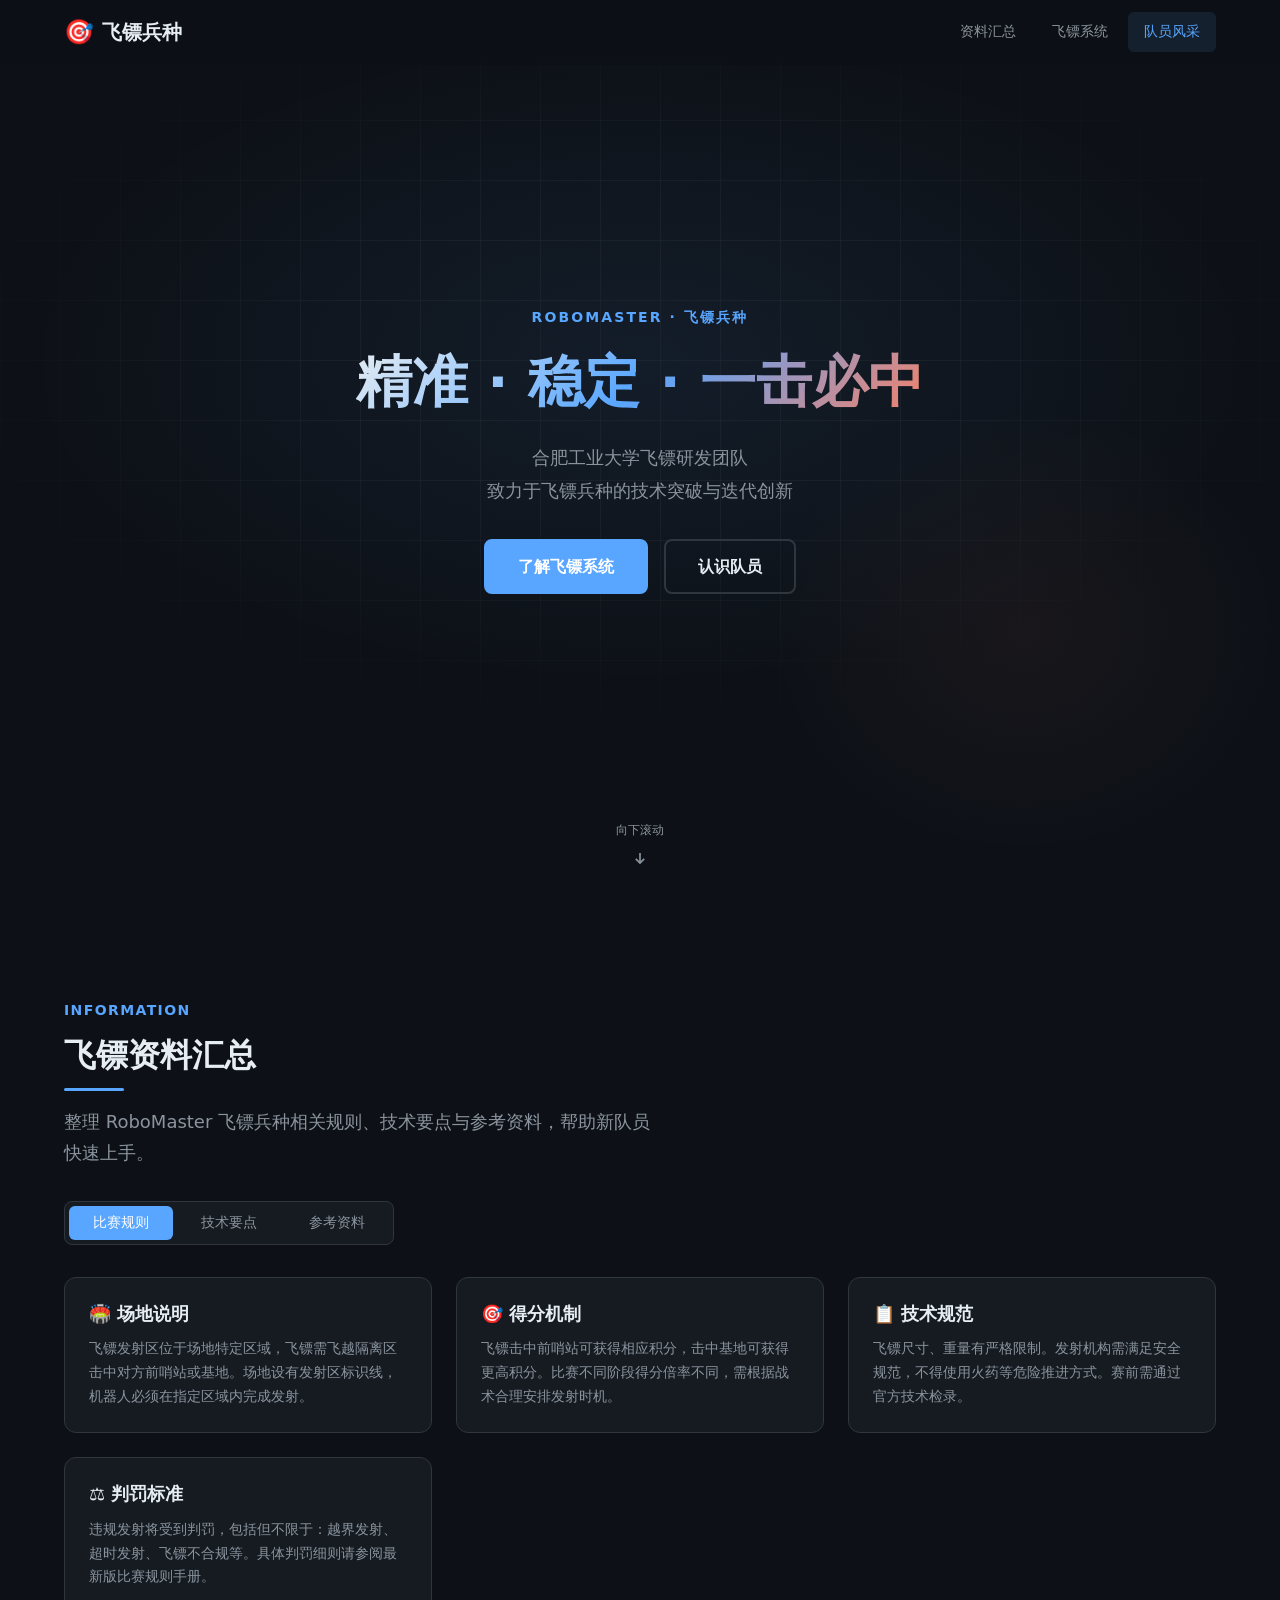
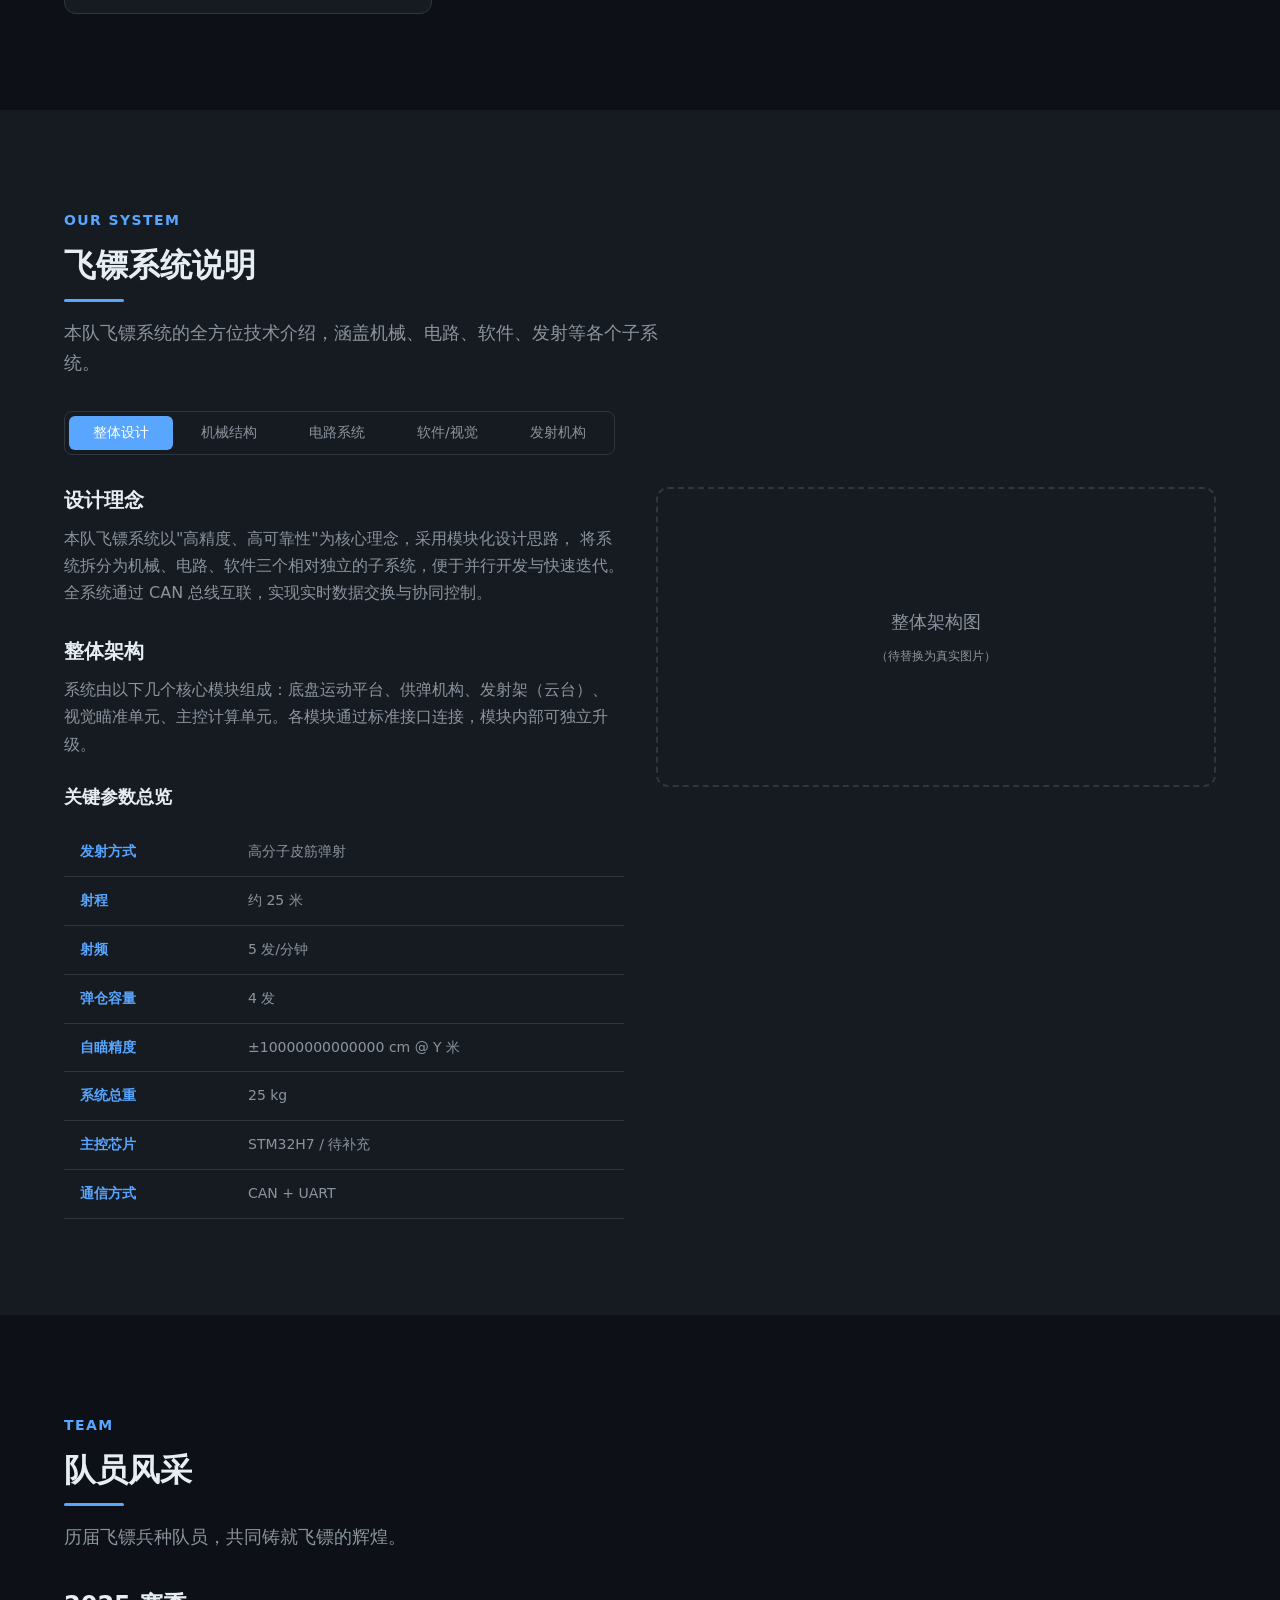
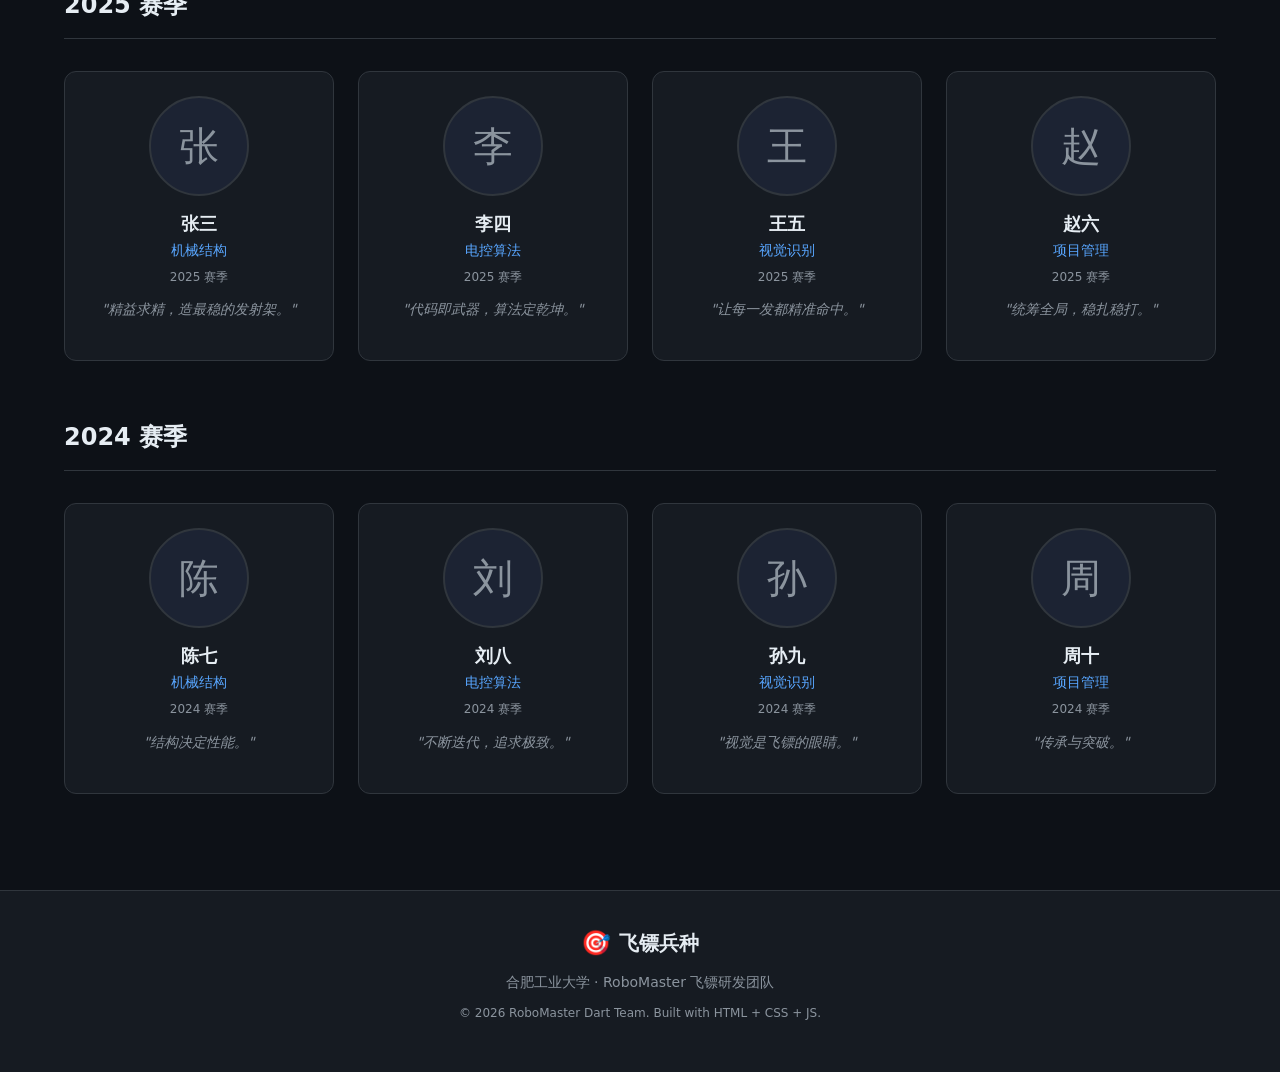
==== commit d8c66ff8: "添加了学术论文与开源资料的子页面" ====
--- a/index.html
+++ b/index.html
@@ -3,8 +3,8 @@
 <head>
   <meta charset="UTF-8">
   <meta name="viewport" content="width=device-width, initial-scale=1.0">
-  <meta name="description" content="RoboMaster 飞镖兵种 — xxx大学飞镖研发团队">
-  <title>飞镖兵种 — xxx大学 RoboMaster</title>
+  <meta name="description" content="RoboMaster 飞镖兵种 — 合肥工业大学飞镖研发团队">
+  <title>飞镖兵种 — 合肥工业大学 RoboMaster</title>
 
   <!-- CSS -->
   <link rel="stylesheet" href="css/variables.css">
@@ -53,7 +53,7 @@
         <p class="hero__tag reveal">RoboMaster · 飞镖兵种</p>
         <h1 class="hero__title reveal reveal-delay-1">精准 · 稳定 · 一击必中</h1>
         <p class="hero__subtitle reveal reveal-delay-2">
-          xxx大学飞镖研发团队<br>
+          合肥工业大学飞镖研发团队<br>
           致力于飞镖兵种的技术突破与迭代创新
         </p>
         <div class="hero__actions reveal reveal-delay-3">
@@ -128,7 +128,7 @@
               <div class="card">
                 <h3 class="card__title">🚀 发射方式对比</h3>
                 <!-- TODO: 替换为真实内容 -->
-                <p>常见发射方式包括摩擦轮发射和气动发射。摩擦轮结构简单、响应快但精度受转速影响；气动发射力量大、初速高但需气源支持，系统相对复杂。</p>
+                <p>常见发射方式包括摩擦轮发射、气动发射和高分子皮筋弹射。摩擦轮结构简单但精度受转速影响；气动发射力量大但需气源支持；高分子皮筋弹射重量轻、响应迅速、维护方便，是我们采用的方案。</p>
               </div>
               <div class="card">
                 <h3 class="card__title">📐 弹道计算</h3>
@@ -155,25 +155,25 @@
                 <h3 class="card__title">📖 官方规则手册</h3>
                 <!-- TODO: 替换为真实链接 -->
                 <p>RoboMaster 官方每年发布最新版比赛规则手册，包含完整的技术规范、判罚标准和比赛流程。</p>
-                <a href="#" class="card__link" target="_blank" rel="noopener">查看官方文档 →</a>
+                <a href="https://bbs.robomaster.com/wiki/20204847/809871?source=7" class="card__link" target="_blank" rel="noopener">查看官方文档 →</a>
               </div>
               <div class="card">
                 <h3 class="card__title">💬 技术论坛</h3>
                 <!-- TODO: 替换为真实链接 -->
                 <p>RoboMaster 官方论坛是各参赛队交流技术的主要平台，飞镖板块有大量开源方案和讨论。</p>
-                <a href="#" class="card__link" target="_blank" rel="noopener">访问论坛 →</a>
+                <a href="https://bbs.robomaster.com/" class="card__link" target="_blank" rel="noopener">访问论坛 →</a>
               </div>
               <div class="card">
                 <h3 class="card__title">📚 开源项目</h3>
                 <!-- TODO: 替换为真实链接 -->
                 <p>各高校开源飞镖方案汇总，涵盖机械设计、电路原理图、视觉算法等，是学习和借鉴的宝贵资源。</p>
-                <a href="#" class="card__link" target="_blank" rel="noopener">查看开源仓库 →</a>
+                <a href="resources-open-source.html" class="card__link">查看开源仓库 →</a>
               </div>
               <div class="card">
                 <h3 class="card__title">🎓 学术论文</h3>
                 <!-- TODO: 替换为真实链接 -->
                 <p>飞镖相关技术领域（弹道、自瞄、机构设计等）的学术论文与专利，提供理论基础和创新思路。</p>
-                <a href="#" class="card__link" target="_blank" rel="noopener">搜索论文 →</a>
+                <a href="resources-papers.html" class="card__link">查看论文汇总 →</a>
               </div>
             </div>
           </div>
@@ -234,13 +234,13 @@
                 <table class="param-table">
                   <caption>关键参数总览</caption>
                   <tbody>
-                    <tr><th>发射方式</th><td>摩擦轮发射</td></tr>
-                    <tr><th>射程</th><td>约 X 米</td></tr>
-                    <tr><th>射频</th><td>X 发/分钟</td></tr>
-                    <tr><th>弹仓容量</th><td>X 发</td></tr>
-                    <tr><th>自瞄精度</th><td>±X cm @ Y 米</td></tr>
-                    <tr><th>系统总重</th><td>X kg</td></tr>
-                    <tr><th>主控芯片</th><td>STM32F4xx / 待补充</td></tr>
+                    <tr><th>发射方式</th><td>高分子皮筋弹射</td></tr>
+                    <tr><th>射程</th><td>约 25 米</td></tr>
+                    <tr><th>射频</th><td>5 发/分钟</td></tr>
+                    <tr><th>弹仓容量</th><td>4 发</td></tr>
+                    <tr><th>自瞄精度</th><td>±10000000000000 cm @ Y 米</td></tr>
+                    <tr><th>系统总重</th><td>25 kg</td></tr>
+                    <tr><th>主控芯片</th><td>STM32H7 / 待补充</td></tr>
                     <tr><th>通信方式</th><td>CAN + UART</td></tr>
                   </tbody>
                 </table>
@@ -302,7 +302,7 @@
                 <!-- TODO: 替换为真实内容 -->
                 <p>
                   底盘电机由 CAN 总线驱动器控制，云台电机由专用伺服驱动器控制。
-                  发射机构摩擦轮由独立 PWM 驱动，可通过调节占空比改变轮速。
+                  发射机构由舵机控制皮筋释放，通过调节张紧程度改变弹射力度。
                 </p>
                 <h3>传感器</h3>
                 <!-- TODO: 替换为真实内容 -->
@@ -373,21 +373,23 @@
                 <h3>发射方式</h3>
                 <!-- TODO: 替换为真实内容 -->
                 <p>
-                  采用摩擦轮发射方案，两个高速旋转的摩擦轮夹持飞镖，
-                  通过摩擦力将飞镖加速射出。摩擦轮转速可调，以控制飞镖初速。
-                </p>
-                <h3>摩擦轮系统</h3>
-                <!-- TODO: 替换为真实内容 -->
-                <p>
-                  摩擦轮材质选用高摩擦系数材料，确保与飞镖之间有足够的摩擦力。
-                  轮间距可微调，以适应不同飞镖直径。电机选用高转速无刷电机，
-                  通过 PID 控制器实现精确转速闭环控制。
+                  采用高分子皮筋弹射方案，利用高分子材料皮筋的弹性势能作为动力来源。
+                  发射时释放预拉伸的皮筋，将弹性势能瞬间转化为飞镖动能，
+                  实现高速弹射。相比摩擦轮方案，皮筋弹射结构更轻、耗电更低、
+                  维护更简单。
+                </p>
+                <h3>皮筋系统</h3>
+                <!-- TODO: 替换为真实内容 -->
+                <p>
+                  皮筋选用高强度高分子材料（如乳胶/聚氨酯），具有优异的弹性和耐久性。
+                  皮筋拉伸长度和截面积决定弹射力度，通过调节拉伸行程可精确控制飞镖初速。
+                  多根皮筋可并联使用，以提供更大的弹射力量。
                 </p>
                 <h3>拨弹机构</h3>
                 <!-- TODO: 替换为真实内容 -->
                 <p>
-                  拨弹机构由拨轮+舵机/电机组成，每触发一次拨入一发飞镖。
-                  拨弹节奏由主控精确控制，与摩擦轮转速协同，保证每次发射的初速一致性。
+                  拨弹机构由拨轮+舵机组成，每触发一次拨入一发飞镖至发射位。
+                  拨弹节奏由主控精确控制，与皮筋释放时机协同，保证每次发射的初速一致性。
                 </p>
                 <h3>射频控制</h3>
                 <!-- TODO: 替换为真实内容 -->
@@ -435,7 +437,7 @@
           <span>飞镖兵种</span>
         </div>
         <p class="footer__info">
-          xxx大学 · RoboMaster 飞镖研发团队
+          合肥工业大学 · RoboMaster 飞镖研发团队
         </p>
         <p class="footer__copy">
           &copy; 2026 RoboMaster Dart Team. Built with HTML + CSS + JS.
--- a/css/style.css
+++ b/css/style.css
@@ -916,7 +916,136 @@
 }
 
 /* ============================================================
-   16. Media Queries（响应式）
+   16. Resource Pages（资料子页面）
+   ============================================================ */
+
+/* ── 页面顶部 ── */
+.page-hero {
+  padding-top: calc(64px + var(--space-16));
+  padding-bottom: var(--space-8);
+  background: var(--color-surface);
+  border-bottom: 1px solid var(--color-border);
+}
+
+.page-hero__title {
+  font-size: var(--text-4xl);
+  margin-bottom: var(--space-3);
+}
+
+.page-hero__subtitle {
+  font-size: var(--text-lg);
+  color: var(--color-text-muted);
+  max-width: 600px;
+}
+
+/* ── 返回链接 ── */
+.back-link {
+  display: inline-block;
+  font-size: var(--text-sm);
+  color: var(--color-text-muted);
+  margin-bottom: var(--space-4);
+  transition: color var(--transition-fast);
+}
+.back-link:hover {
+  color: var(--color-primary);
+}
+
+/* ── 资源列表 ── */
+.resource-list {
+  display: flex;
+  flex-direction: column;
+  gap: var(--space-6);
+}
+
+.resource-item {
+  background: var(--color-surface);
+  border: 1px solid var(--color-border);
+  border-radius: var(--radius-lg);
+  padding: var(--space-6);
+  transition: border-color var(--transition-base),
+              box-shadow var(--transition-base);
+}
+.resource-item:hover {
+  border-color: var(--color-primary);
+  box-shadow: var(--shadow-glow);
+}
+
+.resource-item__title {
+  font-size: var(--text-lg);
+  margin-bottom: var(--space-2);
+}
+.resource-item__title a {
+  color: var(--color-text);
+  text-decoration: none;
+}
+.resource-item__title a:hover {
+  color: var(--color-primary);
+}
+
+.resource-item__desc {
+  font-size: var(--text-sm);
+  color: var(--color-text-muted);
+  margin-bottom: var(--space-4);
+  line-height: 1.7;
+}
+
+.resource-item__meta {
+  display: flex;
+  gap: var(--space-2);
+  flex-wrap: wrap;
+  margin-bottom: var(--space-3);
+}
+
+/* ── 标签 ── */
+.resource-tag {
+  display: inline-block;
+  padding: 2px var(--space-3);
+  font-size: var(--text-xs);
+  font-weight: 500;
+  color: var(--color-primary);
+  background: rgba(88, 166, 255, 0.1);
+  border: 1px solid rgba(88, 166, 255, 0.2);
+  border-radius: var(--radius-full);
+}
+
+/* ── 文件下载 ── */
+.resource-item__files {
+  display: flex;
+  align-items: center;
+  gap: var(--space-3);
+  flex-wrap: wrap;
+  padding-top: var(--space-3);
+  border-top: 1px solid var(--color-border);
+}
+
+.file-label {
+  font-size: var(--text-sm);
+  color: var(--color-text-muted);
+}
+
+.file-link {
+  display: inline-flex;
+  align-items: center;
+  gap: var(--space-1);
+  font-size: var(--text-sm);
+  color: var(--color-primary);
+  text-decoration: none;
+  padding: var(--space-1) var(--space-3);
+  border: 1px solid var(--color-border);
+  border-radius: var(--radius-sm);
+  transition: all var(--transition-fast);
+}
+.file-link:hover {
+  border-color: var(--color-primary);
+  background: rgba(88, 166, 255, 0.1);
+}
+.file-link::before {
+  content: '📄';
+  font-size: var(--text-xs);
+}
+
+/* ============================================================
+   17. Media Queries（响应式）
    ============================================================ */
 
 /* ── 移动端：导航变为汉堡菜单 ── */
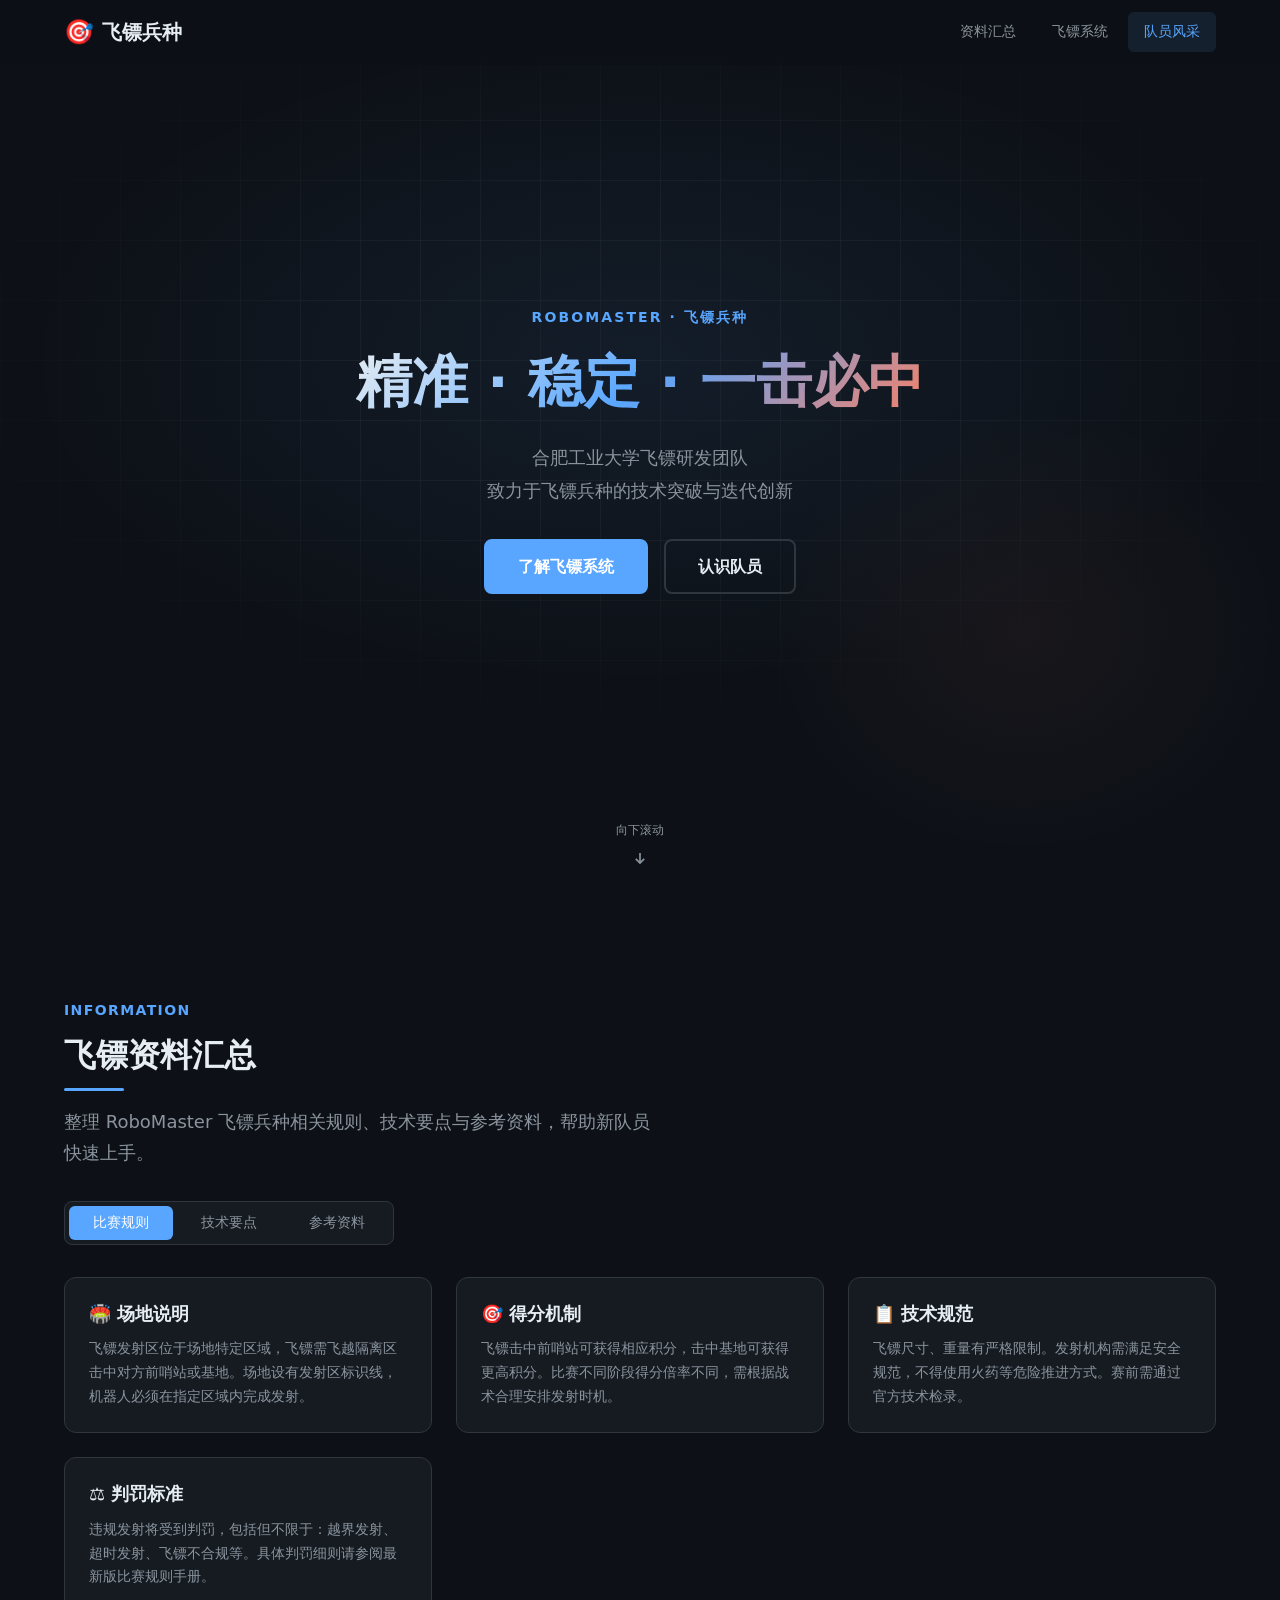
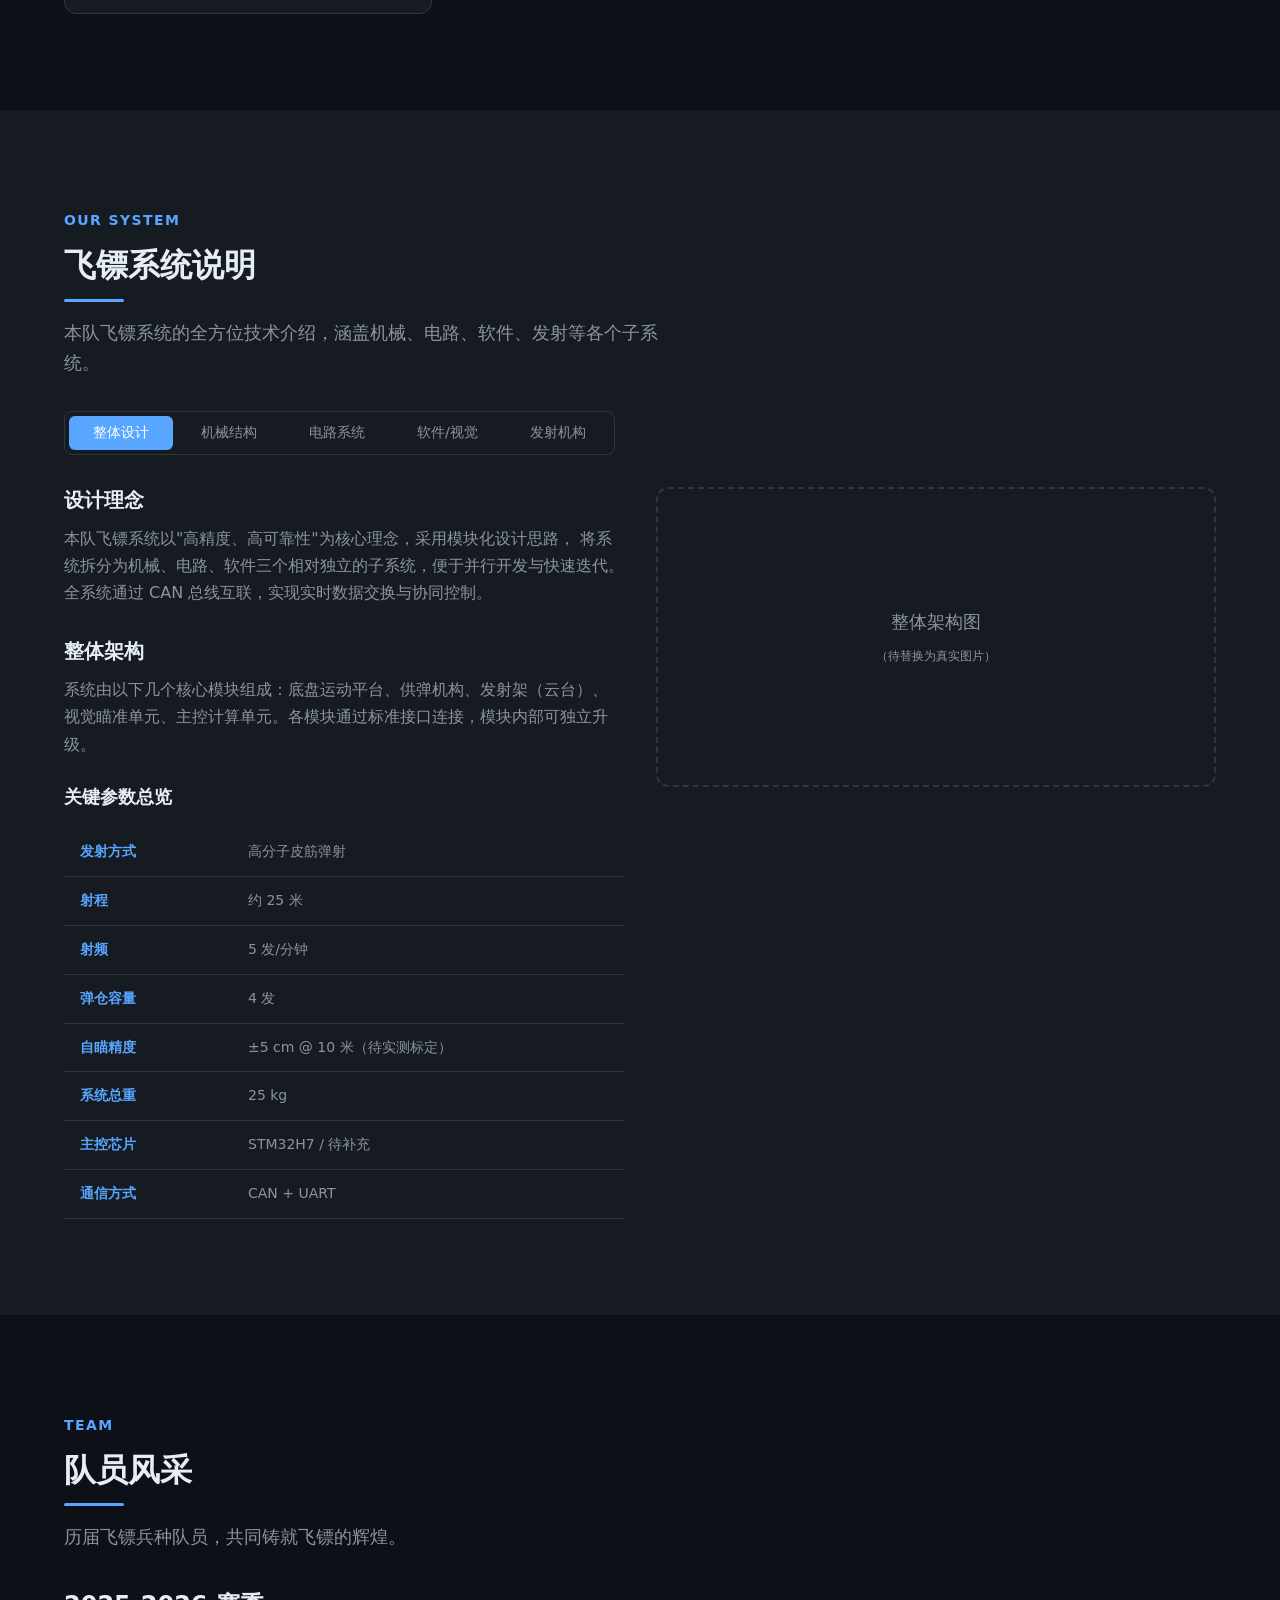
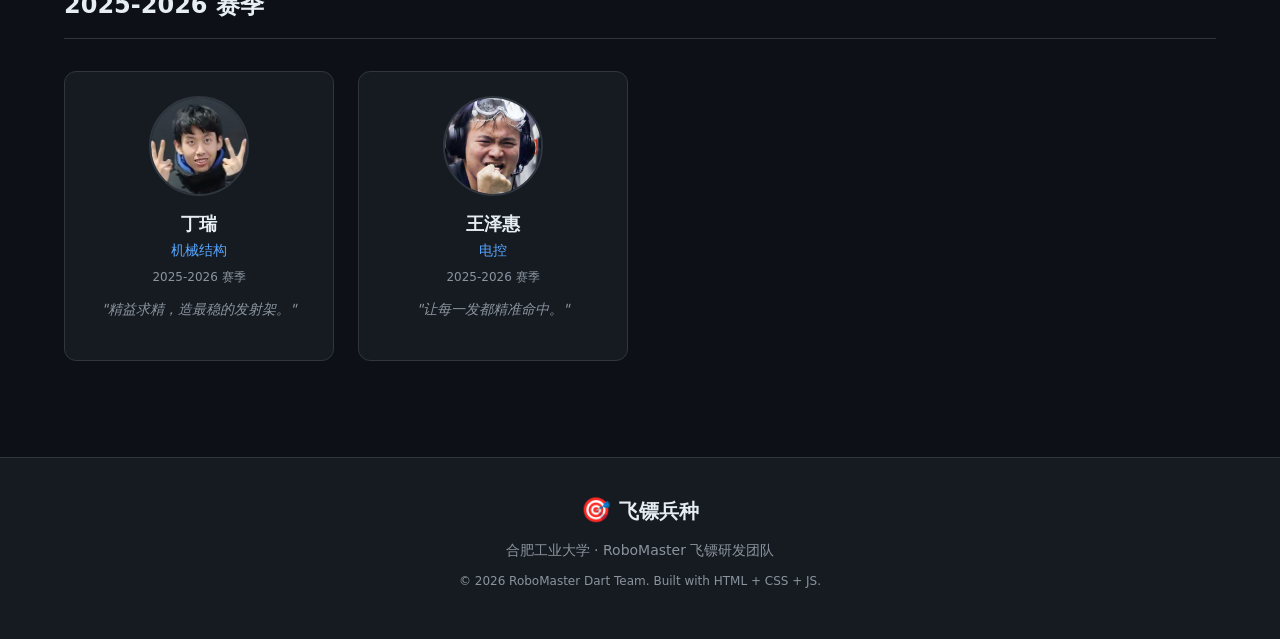
==== commit d5d0a562: "init" ====
--- a/index.html
+++ b/index.html
@@ -238,7 +238,7 @@
                     <tr><th>射程</th><td>约 25 米</td></tr>
                     <tr><th>射频</th><td>5 发/分钟</td></tr>
                     <tr><th>弹仓容量</th><td>4 发</td></tr>
-                    <tr><th>自瞄精度</th><td>±10000000000000 cm @ Y 米</td></tr>
+                    <tr><th>自瞄精度</th><td>±5 cm @ 10 米（待实测标定）</td></tr>
                     <tr><th>系统总重</th><td>25 kg</td></tr>
                     <tr><th>主控芯片</th><td>STM32H7 / 待补充</td></tr>
                     <tr><th>通信方式</th><td>CAN + UART</td></tr>
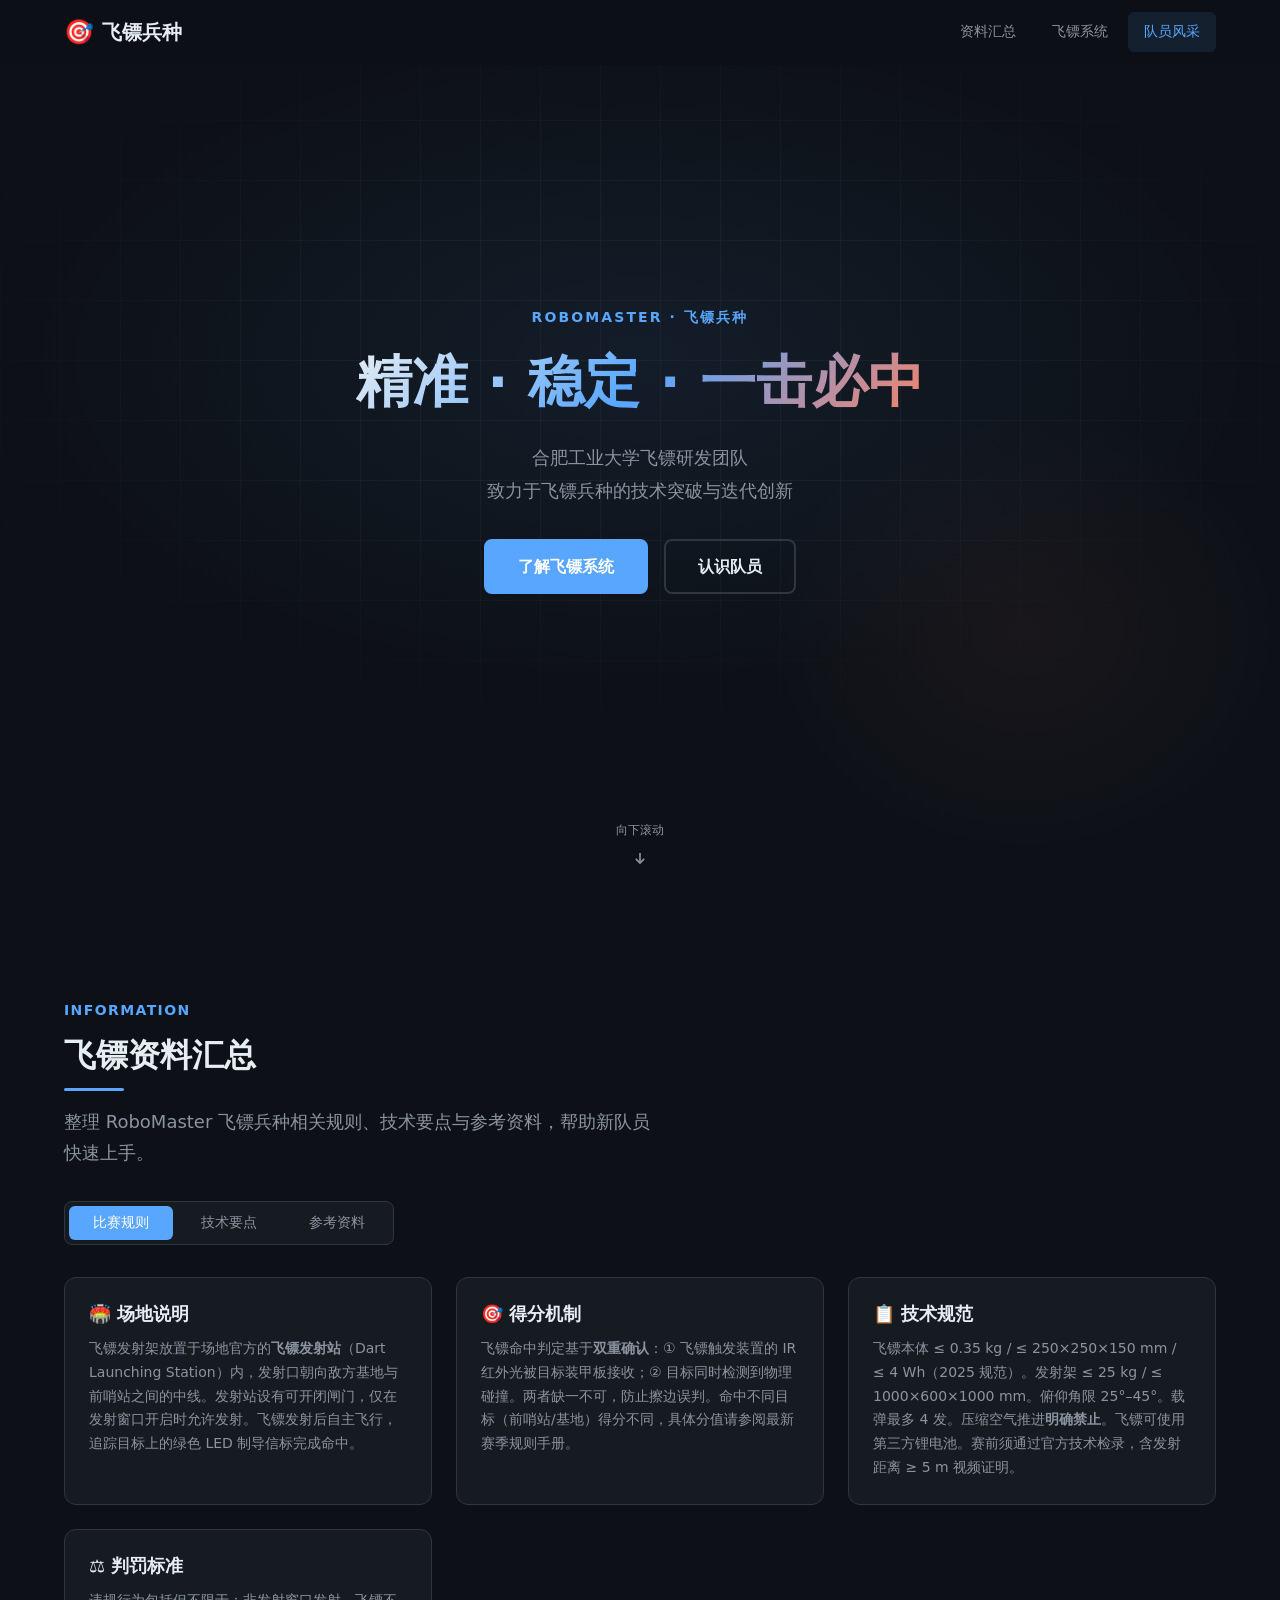
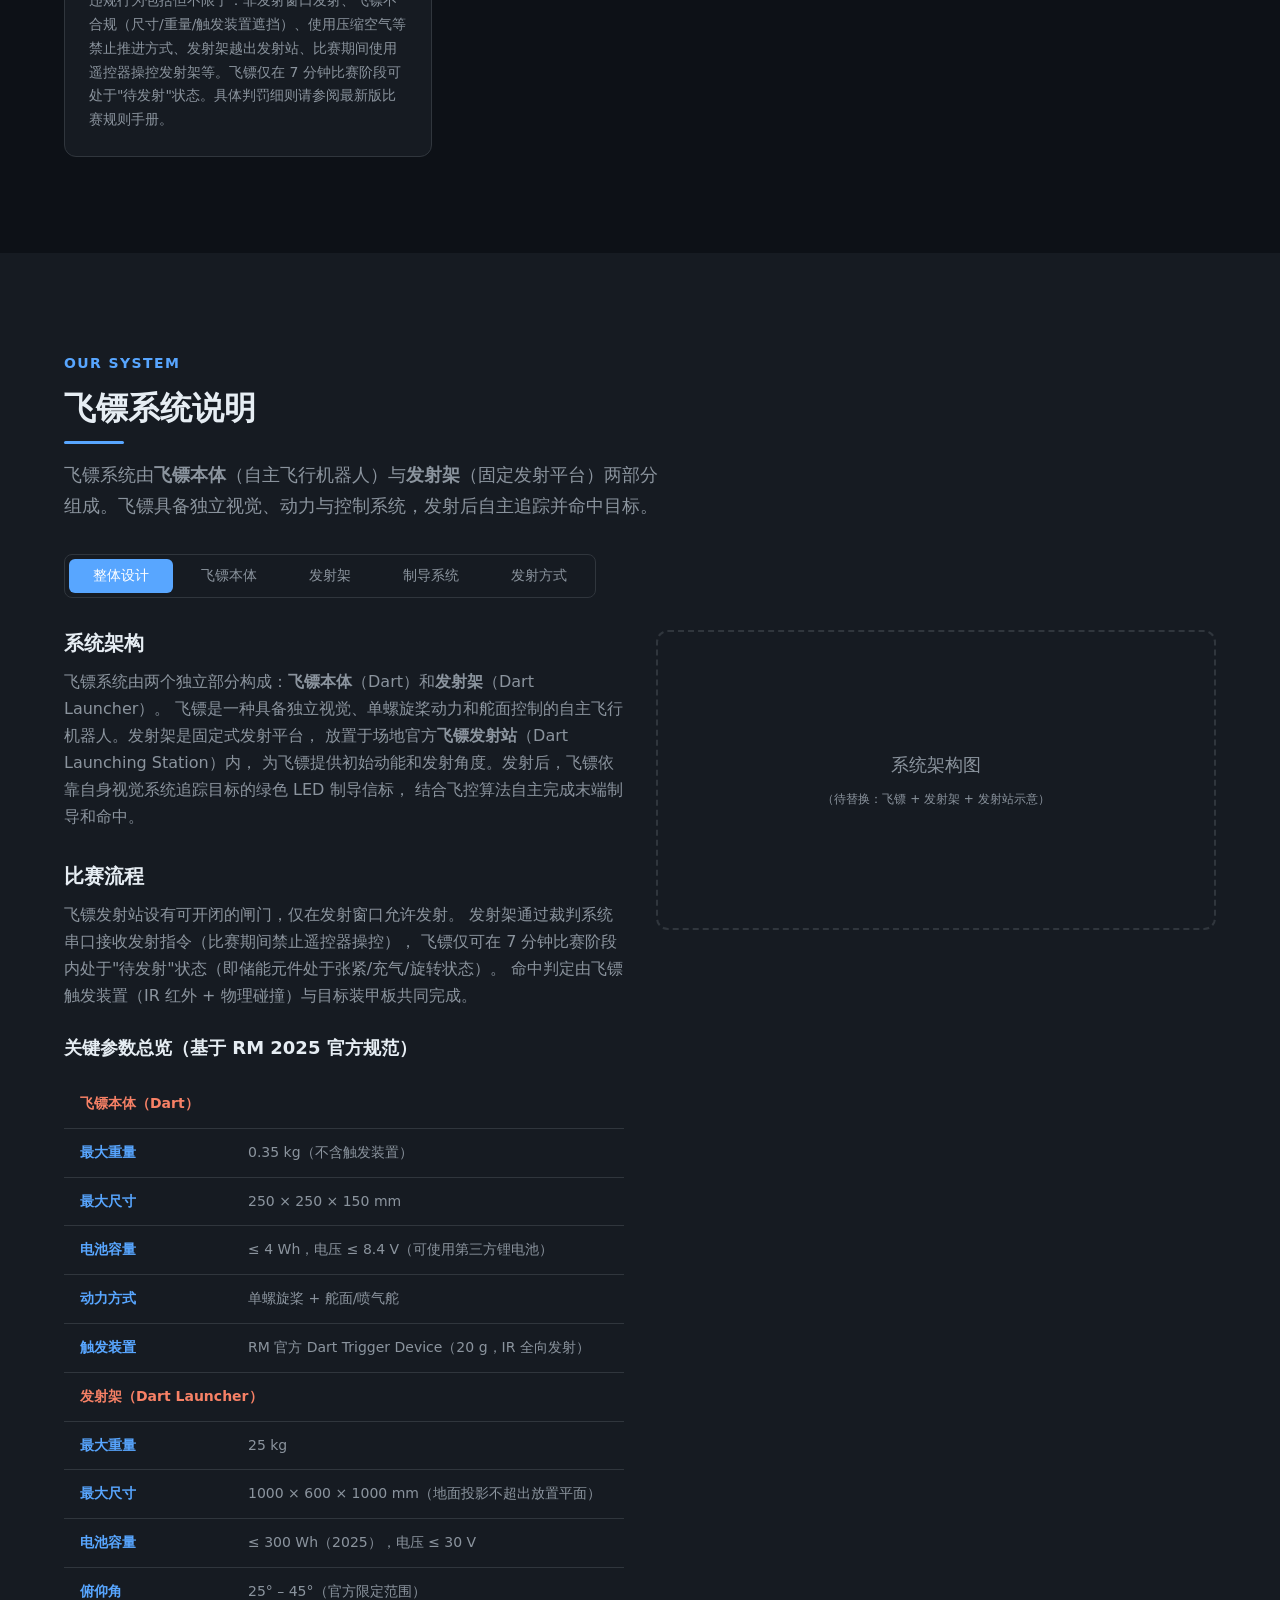
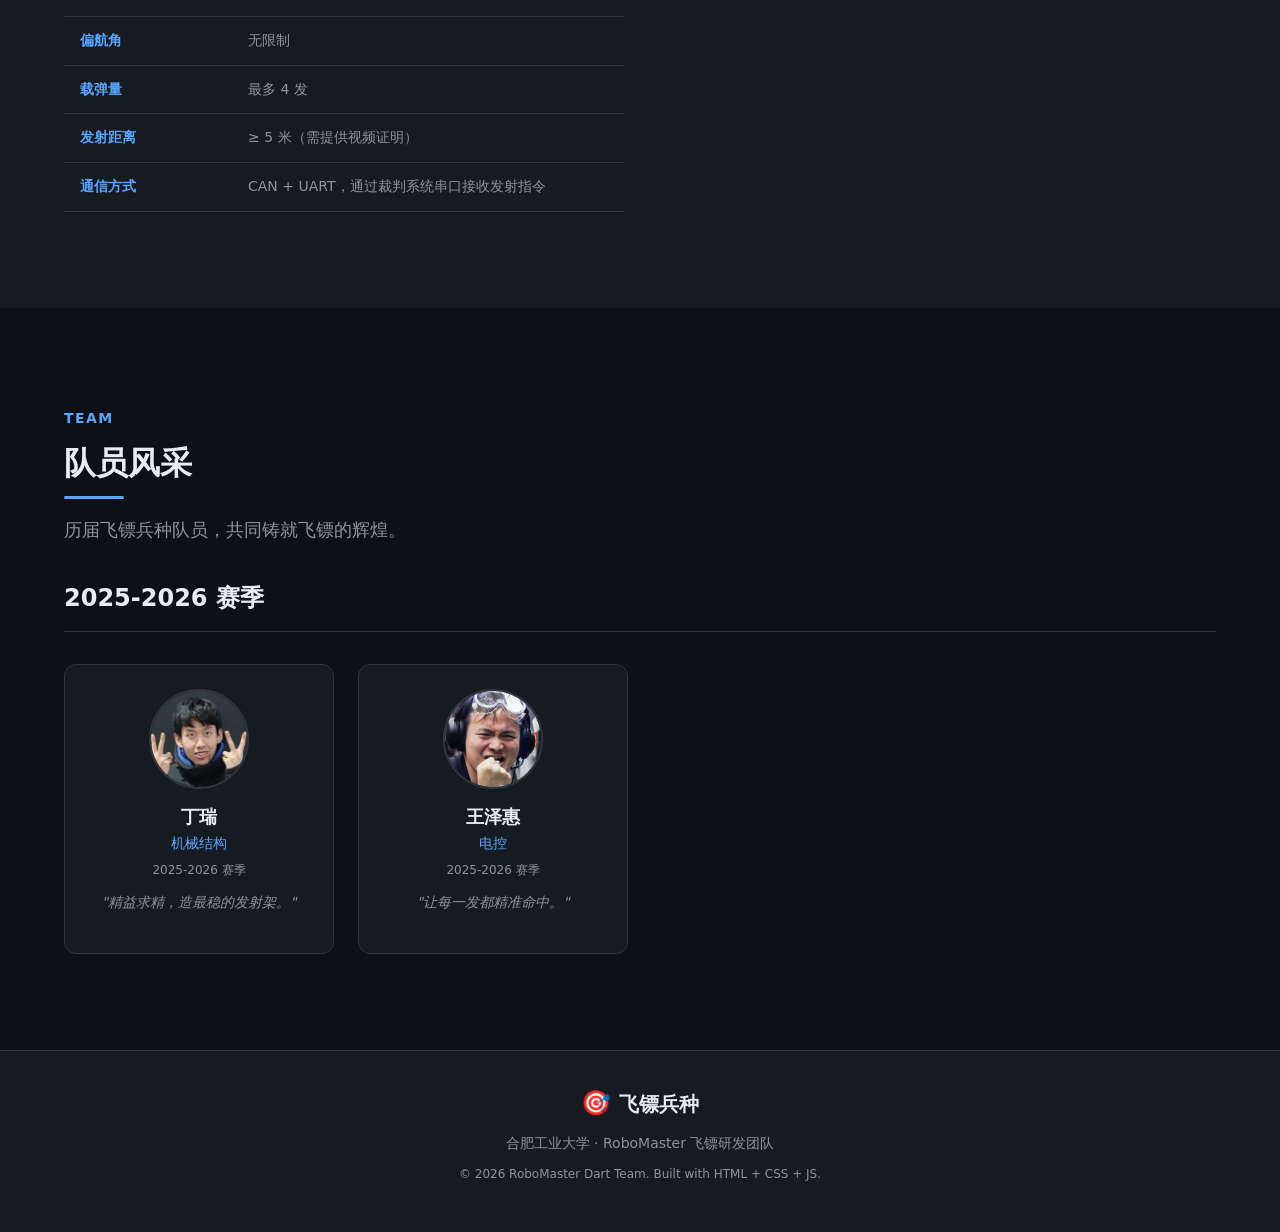
==== commit a2a3f4d4: "real init of frame" ====
--- a/index.html
+++ b/index.html
@@ -101,23 +101,19 @@
             <div class="card-grid">
               <div class="card">
                 <h3 class="card__title">🏟️ 场地说明</h3>
-                <!-- TODO: 替换为真实内容 -->
-                <p>飞镖发射区位于场地特定区域，飞镖需飞越隔离区击中对方前哨站或基地。场地设有发射区标识线，机器人必须在指定区域内完成发射。</p>
+                <p>飞镖发射架放置于场地官方的<strong>飞镖发射站</strong>（Dart Launching Station）内，发射口朝向敌方基地与前哨站之间的中线。发射站设有可开闭闸门，仅在发射窗口开启时允许发射。飞镖发射后自主飞行，追踪目标上的绿色 LED 制导信标完成命中。</p>
               </div>
               <div class="card">
                 <h3 class="card__title">🎯 得分机制</h3>
-                <!-- TODO: 替换为真实内容 -->
-                <p>飞镖击中前哨站可获得相应积分，击中基地可获得更高积分。比赛不同阶段得分倍率不同，需根据战术合理安排发射时机。</p>
+                <p>飞镖命中判定基于<strong>双重确认</strong>：① 飞镖触发装置的 IR 红外光被目标装甲板接收；② 目标同时检测到物理碰撞。两者缺一不可，防止擦边误判。命中不同目标（前哨站/基地）得分不同，具体分值请参阅最新赛季规则手册。</p>
               </div>
               <div class="card">
                 <h3 class="card__title">📋 技术规范</h3>
-                <!-- TODO: 替换为真实内容 -->
-                <p>飞镖尺寸、重量有严格限制。发射机构需满足安全规范，不得使用火药等危险推进方式。赛前需通过官方技术检录。</p>
+                <p>飞镖本体 ≤ 0.35 kg / ≤ 250×250×150 mm / ≤ 4 Wh（2025 规范）。发射架 ≤ 25 kg / ≤ 1000×600×1000 mm。俯仰角限 25°–45°。载弹最多 4 发。压缩空气推进<strong>明确禁止</strong>。飞镖可使用第三方锂电池。赛前须通过官方技术检录，含发射距离 ≥ 5 m 视频证明。</p>
               </div>
               <div class="card">
                 <h3 class="card__title">⚖️ 判罚标准</h3>
-                <!-- TODO: 替换为真实内容 -->
-                <p>违规发射将受到判罚，包括但不限于：越界发射、超时发射、飞镖不合规等。具体判罚细则请参阅最新版比赛规则手册。</p>
+                <p>违规行为包括但不限于：非发射窗口发射、飞镖不合规（尺寸/重量/触发装置遮挡）、使用压缩空气等禁止推进方式、发射架越出发射站、比赛期间使用遥控器操控发射架等。飞镖仅在 7 分钟比赛阶段可处于"待发射"状态。具体判罚细则请参阅最新版比赛规则手册。</p>
               </div>
             </div>
           </div>
@@ -128,17 +124,17 @@
               <div class="card">
                 <h3 class="card__title">🚀 发射方式对比</h3>
                 <!-- TODO: 替换为真实内容 -->
-                <p>常见发射方式包括摩擦轮发射、气动发射和高分子皮筋弹射。摩擦轮结构简单但精度受转速影响；气动发射力量大但需气源支持；高分子皮筋弹射重量轻、响应迅速、维护方便，是我们采用的方案。</p>
+                <p>合法发射方式包括摩擦轮发射和高分子皮筋弹射。<strong>压缩空气/气动发射被官方明确禁止。</strong>摩擦轮初速稳定但耗电大、结构重；高分子皮筋弹射重量轻、耗电低、维护方便，是本队采用的方案。</p>
               </div>
               <div class="card">
                 <h3 class="card__title">📐 弹道计算</h3>
                 <!-- TODO: 替换为真实内容 -->
-                <p>飞镖飞行轨迹受重力、空气阻力影响，需建立弹道模型进行落点预测。常用方法包括物理建模+参数拟合，以及基于实测数据的查表法。</p>
+                <p>飞镖发射后并非纯被动弹道飞行——它具备<strong>自主动力与制导能力</strong>。发射瞄准的目标是将飞镖送入制导捕获范围，飞镖自身的飞控系统（螺旋桨+舵面）会依据绿色 LED 信标进行末端轨迹修正。发射角度的弹道解算需结合飞镖初速、气动特性和目标距离综合建模。</p>
               </div>
               <div class="card">
                 <h3 class="card__title">👁️ 目标识别</h3>
                 <!-- TODO: 替换为真实内容 -->
-                <p>视觉系统需识别前哨站装甲板位置，解算目标在三维空间中的坐标。常见方案包括 OpenCV 传统视觉处理 + PnP 解算，以及深度学习目标检测。</p>
+                <p>飞镖的视觉系统主要追踪目标上的<strong>绿色 LED 制导信标</strong>（~520 nm，2 W，55 mm 光束），而非传统的装甲板检测。飞镖前视摄像头实时采集图像，通过颜色滤波和光斑提取锁定信标位置，结合飞控算法解算相对位姿，驱动舵面和螺旋桨完成末端自主制导。</p>
               </div>
               <div class="card">
                 <h3 class="card__title">🔧 供弹机构</h3>
@@ -189,7 +185,7 @@
         <p class="section__label reveal">Our System</p>
         <h2 class="section__title reveal">飞镖系统说明</h2>
         <p class="section__subtitle reveal">
-          本队飞镖系统的全方位技术介绍，涵盖机械、电路、软件、发射等各个子系统。
+          飞镖系统由<strong>飞镖本体</strong>（自主飞行机器人）与<strong>发射架</strong>（固定发射平台）两部分组成。飞镖具备独立视觉、动力与控制系统，发射后自主追踪并命中目标。
         </p>
 
         <!-- 标签页按钮 -->
@@ -197,212 +193,249 @@
           <button class="tabs__btn tabs__btn--active" role="tab" data-tab="overview" aria-selected="true">
             整体设计
           </button>
-          <button class="tabs__btn" role="tab" data-tab="mechanical" aria-selected="false">
-            机械结构
-          </button>
-          <button class="tabs__btn" role="tab" data-tab="electrical" aria-selected="false">
-            电路系统
-          </button>
-          <button class="tabs__btn" role="tab" data-tab="software" aria-selected="false">
-            软件/视觉
-          </button>
-          <button class="tabs__btn" role="tab" data-tab="launcher" aria-selected="false">
-            发射机构
+          <button class="tabs__btn" role="tab" data-tab="dart" aria-selected="false">
+            飞镖本体
+          </button>
+          <button class="tabs__btn" role="tab" data-tab="launcher-platform" aria-selected="false">
+            发射架
+          </button>
+          <button class="tabs__btn" role="tab" data-tab="guidance" aria-selected="false">
+            制导系统
+          </button>
+          <button class="tabs__btn" role="tab" data-tab="launch-method" aria-selected="false">
+            发射方式
           </button>
         </div>
 
         <!-- 标签页内容 -->
         <div class="tab-content reveal">
-          <!-- 整体设计 -->
+          <!-- ====== 整体设计 ====== -->
           <div class="tab-pane tab-pane--active" id="tab-overview" role="tabpanel">
             <div class="system-layout">
               <div class="system-text">
-                <h3>设计理念</h3>
-                <!-- TODO: 替换为真实内容 -->
-                <p>
-                  本队飞镖系统以"高精度、高可靠性"为核心理念，采用模块化设计思路，
-                  将系统拆分为机械、电路、软件三个相对独立的子系统，便于并行开发与快速迭代。
-                  全系统通过 CAN 总线互联，实现实时数据交换与协同控制。
-                </p>
-                <h3>整体架构</h3>
-                <!-- TODO: 替换为真实内容 -->
-                <p>
-                  系统由以下几个核心模块组成：底盘运动平台、供弹机构、发射架（云台）、
-                  视觉瞄准单元、主控计算单元。各模块通过标准接口连接，模块内部可独立升级。
-                </p>
-                <!-- TODO: 替换为真实参数 -->
+                <h3>系统架构</h3>
+                <p>
+                  飞镖系统由两个独立部分构成：<strong>飞镖本体</strong>（Dart）和<strong>发射架</strong>（Dart Launcher）。
+                  飞镖是一种具备独立视觉、单螺旋桨动力和舵面控制的自主飞行机器人。发射架是固定式发射平台，
+                  放置于场地官方<strong>飞镖发射站</strong>（Dart Launching Station）内，
+                  为飞镖提供初始动能和发射角度。发射后，飞镖依靠自身视觉系统追踪目标的绿色 LED 制导信标，
+                  结合飞控算法自主完成末端制导和命中。
+                </p>
+                <h3>比赛流程</h3>
+                <p>
+                  飞镖发射站设有可开闭的闸门，仅在发射窗口允许发射。
+                  发射架通过裁判系统串口接收发射指令（比赛期间禁止遥控器操控），
+                  飞镖仅可在 7 分钟比赛阶段内处于"待发射"状态（即储能元件处于张紧/充气/旋转状态）。
+                  命中判定由飞镖触发装置（IR 红外 + 物理碰撞）与目标装甲板共同完成。
+                </p>
                 <table class="param-table">
-                  <caption>关键参数总览</caption>
+                  <caption>关键参数总览（基于 RM 2025 官方规范）</caption>
                   <tbody>
-                    <tr><th>发射方式</th><td>高分子皮筋弹射</td></tr>
-                    <tr><th>射程</th><td>约 25 米</td></tr>
-                    <tr><th>射频</th><td>5 发/分钟</td></tr>
-                    <tr><th>弹仓容量</th><td>4 发</td></tr>
-                    <tr><th>自瞄精度</th><td>±5 cm @ 10 米（待实测标定）</td></tr>
-                    <tr><th>系统总重</th><td>25 kg</td></tr>
-                    <tr><th>主控芯片</th><td>STM32H7 / 待补充</td></tr>
-                    <tr><th>通信方式</th><td>CAN + UART</td></tr>
+                    <tr><th colspan="2" style="color:var(--color-accent);">飞镖本体（Dart）</th></tr>
+                    <tr><th>最大重量</th><td>0.35 kg（不含触发装置）</td></tr>
+                    <tr><th>最大尺寸</th><td>250 × 250 × 150 mm</td></tr>
+                    <tr><th>电池容量</th><td>≤ 4 Wh，电压 ≤ 8.4 V（可使用第三方锂电池）</td></tr>
+                    <tr><th>动力方式</th><td>单螺旋桨 + 舵面/喷气舵</td></tr>
+                    <tr><th>触发装置</th><td>RM 官方 Dart Trigger Device（20 g，IR 全向发射）</td></tr>
+                    <tr><th colspan="2" style="color:var(--color-accent);">发射架（Dart Launcher）</th></tr>
+                    <tr><th>最大重量</th><td>25 kg</td></tr>
+                    <tr><th>最大尺寸</th><td>1000 × 600 × 1000 mm（地面投影不超出放置平面）</td></tr>
+                    <tr><th>电池容量</th><td>≤ 300 Wh（2025），电压 ≤ 30 V</td></tr>
+                    <tr><th>俯仰角</th><td>25° – 45°（官方限定范围）</td></tr>
+                    <tr><th>偏航角</th><td>无限制</td></tr>
+                    <tr><th>载弹量</th><td>最多 4 发</td></tr>
+                    <tr><th>发射距离</th><td>≥ 5 米（需提供视频证明）</td></tr>
+                    <tr><th>通信方式</th><td>CAN + UART，通过裁判系统串口接收发射指令</td></tr>
                   </tbody>
                 </table>
               </div>
               <div class="system-image">
-                <!-- TODO: 替换为整体架构图 -->
                 <div class="image-placeholder">
-                  <span>整体架构图</span>
-                  <span class="image-placeholder__hint">（待替换为真实图片）</span>
+                  <span>系统架构图</span>
+                  <span class="image-placeholder__hint">（待替换：飞镖 + 发射架 + 发射站示意）</span>
                 </div>
               </div>
             </div>
           </div>
 
-          <!-- 机械结构 -->
-          <div class="tab-pane" id="tab-mechanical" role="tabpanel">
+          <!-- ====== 飞镖本体 ====== -->
+          <div class="tab-pane" id="tab-dart" role="tabpanel">
             <div class="system-layout">
               <div class="system-text">
-                <h3>底盘设计</h3>
-                <!-- TODO: 替换为真实内容 -->
-                <p>
-                  底盘采用XX结构，使用麦克纳姆轮全向移动方案，确保飞镖发射时平台的稳定性。
-                  底盘框架使用碳纤维/铝合金材料，兼顾强度与轻量化。
-                </p>
-                <h3>云台与发射架</h3>
-                <!-- TODO: 替换为真实内容 -->
-                <p>
-                  云台提供俯仰（Pitch）和偏航（Yaw）两个自由度，由无刷电机/舵机驱动。
-                  发射架与云台刚性连接，保证发射方向与瞄准方向一致。
-                </p>
-                <h3>供弹机构</h3>
-                <!-- TODO: 替换为真实内容 -->
-                <p>
-                  供弹机构采用转盘式/弹链式设计，由独立电机驱动拨弹轮，
-                  保证每次只有一发飞镖进入发射位，防止卡弹与连发。
+                <h3>自主飞行能力</h3>
+                <p>
+                  飞镖不是被动弹丸——它是一个<strong>微型自主飞行器</strong>。发射后，
+                  飞镖依靠自身的单螺旋桨产生推力，通过舵面或喷气舵进行姿态控制，
+                  搭载嵌入式视觉系统实时追踪目标上的绿色 LED 制导信标（~520 nm），
+                  由飞控算法解算相对位置并调整飞行轨迹，实现末端精确命中。
+                </p>
+                <h3>飞镖结构</h3>
+                <p>
+                  飞镖主体包含：轻量化机身框架（碳纤维/工程塑料）、
+                  单螺旋桨动力单元、舵面/喷气舵姿态控制组件、
+                  前视摄像头模组、嵌入式主控（飞控+视觉处理）、
+                  电池模块（≤ 4 Wh，≤ 8.4 V，允许使用第三方锂电池）。
+                  飞镖尺寸不超过 250 × 250 × 150 mm，总重不超过 0.35 kg（不含触发装置）。
+                </p>
+                <h3>飞镖触发装置（Dart Trigger Device）</h3>
+                <p>
+                  触发装置是 RM 官方统一提供的组件——乳白色半透明 TPU 外壳，重 20 g。
+                  它全向发射红外光，当受到 <strong>≥ 2 g 加速度</strong> 时触发，
+                  以队伍颜色 LED 亮起 5 秒（期间再次触发则重新计时）。
+                  飞镖命中目标时，必须同时满足 <strong>IR 红外接收</strong> 和
+                  <strong>物理碰撞检测</strong> 两个条件，才判定有效命中。
+                  触发装置上下左右四个方向不得被飞镖结构遮挡（2025 规则：底部 125 mm 半径半球内无遮挡）。
+                  装置由 5 V 供电（最低工作电压 4 V），以至少 4 颗 M2.5 螺丝固定。
                 </p>
               </div>
               <div class="system-image">
-                <!-- TODO: 替换为机械结构图 -->
                 <div class="image-placeholder">
-                  <span>机械结构图</span>
-                  <span class="image-placeholder__hint">（待替换为真实图片）</span>
+                  <span>飞镖结构图</span>
+                  <span class="image-placeholder__hint">（待替换：飞镖三维模型 / 实物照片）</span>
                 </div>
               </div>
             </div>
           </div>
 
-          <!-- 电路系统 -->
-          <div class="tab-pane" id="tab-electrical" role="tabpanel">
+          <!-- ====== 发射架 ====== -->
+          <div class="tab-pane" id="tab-launcher-platform" role="tabpanel">
             <div class="system-layout">
               <div class="system-text">
-                <h3>主控板</h3>
-                <!-- TODO: 替换为真实内容 -->
-                <p>
-                  主控采用 STM32F4 系列 MCU，负责传感器数据融合、运动控制、
-                  发射逻辑和与上位机的通信。主频 X MHz，具备丰富的外设接口。
-                </p>
-                <h3>驱动板</h3>
-                <!-- TODO: 替换为真实内容 -->
-                <p>
-                  底盘电机由 CAN 总线驱动器控制，云台电机由专用伺服驱动器控制。
-                  发射机构由舵机控制皮筋释放，通过调节张紧程度改变弹射力度。
-                </p>
-                <h3>传感器</h3>
-                <!-- TODO: 替换为真实内容 -->
-                <p>
-                  配备 IMU（陀螺仪+加速度计）用于姿态感知，编码器用于轮速反馈，
-                  激光测距/红外传感器用于目标距离辅助测量。
+                <h3>固定发射平台</h3>
+                <p>
+                  发射架是一个<strong>固定式</strong>平台——它<strong>没有行走底盘</strong>，
+                  不在地面移动。比赛时，发射架放置于场地官方的飞镖发射站内，
+                  发射口对准敌方基地与前哨站之间的中线方向。
+                  发射站设有可开闭闸门，仅在发射窗口开启时允许发射。
+                </p>
+                <h3>云台系统</h3>
+                <p>
+                  发射架配备俯仰（Pitch）和偏航（Yaw）两自由度云台。
+                  根据官方规范，俯仰角限定在 <strong>25° 至 45°</strong> 之间，
+                  偏航角无限制。云台由无刷电机/舵机驱动，要求定位精度高、响应快，
+                  确保每次发射角度一致性。发射导轨与云台刚性连接，发射方向与瞄准方向重合。
+                </p>
+                <h3>主控与驱动</h3>
+                <p>
+                  主控采用 STM32 系列 MCU，负责接收裁判系统串口指令、控制云台角度、
+                  管理供弹节奏和发射时序。云台电机由专用伺服驱动器控制，
+                  供弹机构由独立电机驱动。比赛期间发射架<strong>禁止使用遥控器</strong>，
+                  所有发射指令通过裁判系统串口协议下发。发射架可安装一个激光瞄准器辅助校准。
                 </p>
                 <h3>供电方案</h3>
-                <!-- TODO: 替换为真实内容 -->
-                <p>
-                  使用 24V 航模电池供电，通过 DC-DC 降压模块输出不同电压
-                  （12V/5V/3.3V）供给各子系统。关键回路设有独立保险丝。
+                <p>
+                  发射架使用航模电池供电（≤ 300 Wh，≤ 30 V），
+                  通过 DC-DC 降压模块输出 12 V / 5 V / 3.3 V 供给各子系统。
+                  关键回路设有独立保险丝和过流保护。裁判系统主控模块和电源管理模块安装于发射架上。
                 </p>
               </div>
               <div class="system-image">
-                <!-- TODO: 替换为电路图 -->
                 <div class="image-placeholder">
-                  <span>电路系统图</span>
-                  <span class="image-placeholder__hint">（待替换为真实图片）</span>
+                  <span>发射架结构图</span>
+                  <span class="image-placeholder__hint">（待替换：发射架三维模型 / 实物照片）</span>
                 </div>
               </div>
             </div>
           </div>
 
-          <!-- 软件/视觉 -->
-          <div class="tab-pane" id="tab-software" role="tabpanel">
+          <!-- ====== 制导系统 ====== -->
+          <div class="tab-pane" id="tab-guidance" role="tabpanel">
             <div class="system-layout">
               <div class="system-text">
-                <h3>自瞄算法</h3>
-                <!-- TODO: 替换为真实内容 -->
-                <p>
-                  视觉模块使用 USB 工业相机采集图像，通过 OpenCV 进行图像预处理、
-                  目标检测与装甲板识别。结合 PnP 算法解算目标在相机坐标系中的三维位置。
-                </p>
-                <h3>弹道解算</h3>
-                <!-- TODO: 替换为真实内容 -->
-                <p>
-                  根据目标位置、飞镖初速、重力加速度等参数，通过弹道模型计算发射角度。
-                  考虑空气阻力的影响，使用迭代法或查表法快速求解。
-                </p>
-                <h3>通信协议</h3>
-                <!-- TODO: 替换为真实内容 -->
-                <p>
-                  上下位机之间通过串口进行高速数据交换，使用自定义协议，
-                  包含目标坐标、系统状态、发射指令等关键信息。带有 CRC 校验确保数据完整。
-                </p>
-                <h3>调试工具</h3>
-                <!-- TODO: 替换为真实内容 -->
-                <p>
-                  开发了配套的上位机调试软件，可实时显示视觉画面、目标位置、
-                  弹道轨迹预览、系统日志等，方便现场调试与参数优化。
+                <h3>绿色 LED 制导信标</h3>
+                <p>
+                  敌方基地和前哨站上安装有<strong>飞镖检测模块</strong>（Dart Detection Module），
+                  内置绿色 LED 集成灯珠，波长约 <strong>520 nm</strong>，功率约 <strong>2 W</strong>，
+                  光束直径约 <strong>55 mm</strong>。这个绿色信标是飞镖视觉系统追踪的目标。
+                  飞镖发射后，前视摄像头实时采集图像，通过绿色 LED 的光斑检测和颜色滤波
+                  锁定目标方位，结合飞控算法（PID / 模型预测控制）调整舵面和螺旋桨推力，
+                  实现末端自主制导。
+                </p>
+                <h3>命中判定机制</h3>
+                <p>
+                  飞镖命中目标的判定基于<strong>双重确认</strong>：
+                  ① 飞镖触发装置的 IR 红外光被目标装甲板上的 IR 接收器检测到；
+                  ② 目标装甲板同时检测到物理碰撞（加速度传感器）。
+                  两者缺一不可——这确保了只有真实命中才会计分，避免擦边或近距掠过被误判。
+                  触发装置在命中瞬间承受 ≥ 2 g 冲击后，以队伍颜色亮起 5 秒。
+                </p>
+                <h3>发射瞄准</h3>
+                <p>
+                  发射前，发射架根据目标位置和飞镖飞行特性进行瞄准解算。
+                  由于飞镖具备自主末端制导能力，发射瞄准的目标是将飞镖送入制导捕获范围，
+                  而非追求绝对精确的弹道命中。这降低了对发射精度的极端要求，
+                  但对初速一致性、发射角度重复性和飞镖飞控响应速度提出了更高标准。
+                </p>
+                <h3>调试与可视化</h3>
+                <p>
+                  团队开发了配套上位机调试工具，可实时显示飞镖前视画面、
+                  绿色 LED 信标检测结果、目标相对位置、飞控参数和飞行日志，
+                  方便赛前标定和参数优化。视觉处理采用 OpenCV 进行图像预处理和光斑提取，
+                  配合自研飞控算法实现稳定的末端制导。
                 </p>
               </div>
               <div class="system-image">
-                <!-- TODO: 替换为软件架构图 -->
                 <div class="image-placeholder">
-                  <span>软件架构图</span>
-                  <span class="image-placeholder__hint">（待替换为真实图片）</span>
+                  <span>制导系统示意图</span>
+                  <span class="image-placeholder__hint">（待替换：绿色 LED 信标 / 命中判定示意）</span>
                 </div>
               </div>
             </div>
           </div>
 
-          <!-- 发射机构 -->
-          <div class="tab-pane" id="tab-launcher" role="tabpanel">
+          <!-- ====== 发射方式 ====== -->
+          <div class="tab-pane" id="tab-launch-method" role="tabpanel">
             <div class="system-layout">
               <div class="system-text">
-                <h3>发射方式</h3>
-                <!-- TODO: 替换为真实内容 -->
-                <p>
-                  采用高分子皮筋弹射方案，利用高分子材料皮筋的弹性势能作为动力来源。
-                  发射时释放预拉伸的皮筋，将弹性势能瞬间转化为飞镖动能，
-                  实现高速弹射。相比摩擦轮方案，皮筋弹射结构更轻、耗电更低、
-                  维护更简单。
-                </p>
-                <h3>皮筋系统</h3>
-                <!-- TODO: 替换为真实内容 -->
-                <p>
-                  皮筋选用高强度高分子材料（如乳胶/聚氨酯），具有优异的弹性和耐久性。
-                  皮筋拉伸长度和截面积决定弹射力度，通过调节拉伸行程可精确控制飞镖初速。
-                  多根皮筋可并联使用，以提供更大的弹射力量。
-                </p>
-                <h3>拨弹机构</h3>
-                <!-- TODO: 替换为真实内容 -->
-                <p>
-                  拨弹机构由拨轮+舵机组成，每触发一次拨入一发飞镖至发射位。
-                  拨弹节奏由主控精确控制，与皮筋释放时机协同，保证每次发射的初速一致性。
-                </p>
-                <h3>射频控制</h3>
-                <!-- TODO: 替换为真实内容 -->
-                <p>
-                  发射频率由比赛策略决定，系统支持单发和连发模式。
-                  连发模式下通过定时器精确控制发射间隔，最高可达 X 发/分钟。
+                <h3>可选发射方式对比</h3>
+                <p>
+                  规则允许的飞镖推进方式包括高分子皮筋弹射和摩擦轮发射。
+                  <strong style="color: var(--color-accent);">压缩空气/气动发射被官方明确禁止。</strong>
+                  燃烧引擎、炸药等危险推进方式同样禁止。
+                </p>
+                <table class="param-table">
+                  <caption>合法发射方式对比</caption>
+                  <tbody>
+                    <tr><th>方式</th><th>原理</th><th>优点</th><th>缺点</th></tr>
+                    <tr>
+                      <td>高分子皮筋弹射</td>
+                      <td>预拉伸高分子皮筋，释放弹性势能</td>
+                      <td>重量轻、耗电极低、结构简单、维护方便</td>
+                      <td>初速受皮筋老化影响，需定期更换标定</td>
+                    </tr>
+                    <tr>
+                      <td>摩擦轮发射</td>
+                      <td>高速旋转摩擦轮夹送飞镖</td>
+                      <td>初速稳定可控、射速高</td>
+                      <td>摩擦轮电机耗电大、结构重、磨损需维护</td>
+                    </tr>
+                    <tr style="opacity: 0.5; text-decoration: line-through;">
+                      <td>压缩空气发射</td>
+                      <td>高压气体推动飞镖</td>
+                      <td>—</td>
+                      <td>🚫 官方明确禁止</td>
+                    </tr>
+                  </tbody>
+                </table>
+                <h3>本队方案：高分子皮筋弹射</h3>
+                <p>
+                  本队选用高分子皮筋弹射方案，利用高强度高分子材料（乳胶/聚氨酯类）
+                  皮筋的弹性势能作为动力来源。发射时舵机释放预拉伸的皮筋，
+                  弹性势能瞬间转化为飞镖动能。相比摩擦轮方案，皮筋弹射重量轻、
+                  不消耗发射架电池用于推进、维护简单，更适合比赛场景。
+                </p>
+                <h3>供弹与发射控制</h3>
+                <p>
+                  供弹机构由拨轮 + 独立电机组成，每次拨入一发飞镖至发射位。
+                  皮筋拉伸长度和截面积决定弹射力度，通过调节拉伸行程精确控制飞镖初速。
+                  比赛期间发射指令由裁判系统串口下发，主控协调拨弹、皮筋释放和云台瞄准的时序。
+                  弹仓容量最多 4 发，发射节奏根据战术需要灵活调整。
                 </p>
               </div>
               <div class="system-image">
-                <!-- TODO: 替换为发射机构图 -->
                 <div class="image-placeholder">
                   <span>发射机构图</span>
-                  <span class="image-placeholder__hint">（待替换为真实图片）</span>
+                  <span class="image-placeholder__hint">（待替换：皮筋弹射机构实物 / 三维图）</span>
                 </div>
               </div>
             </div>
